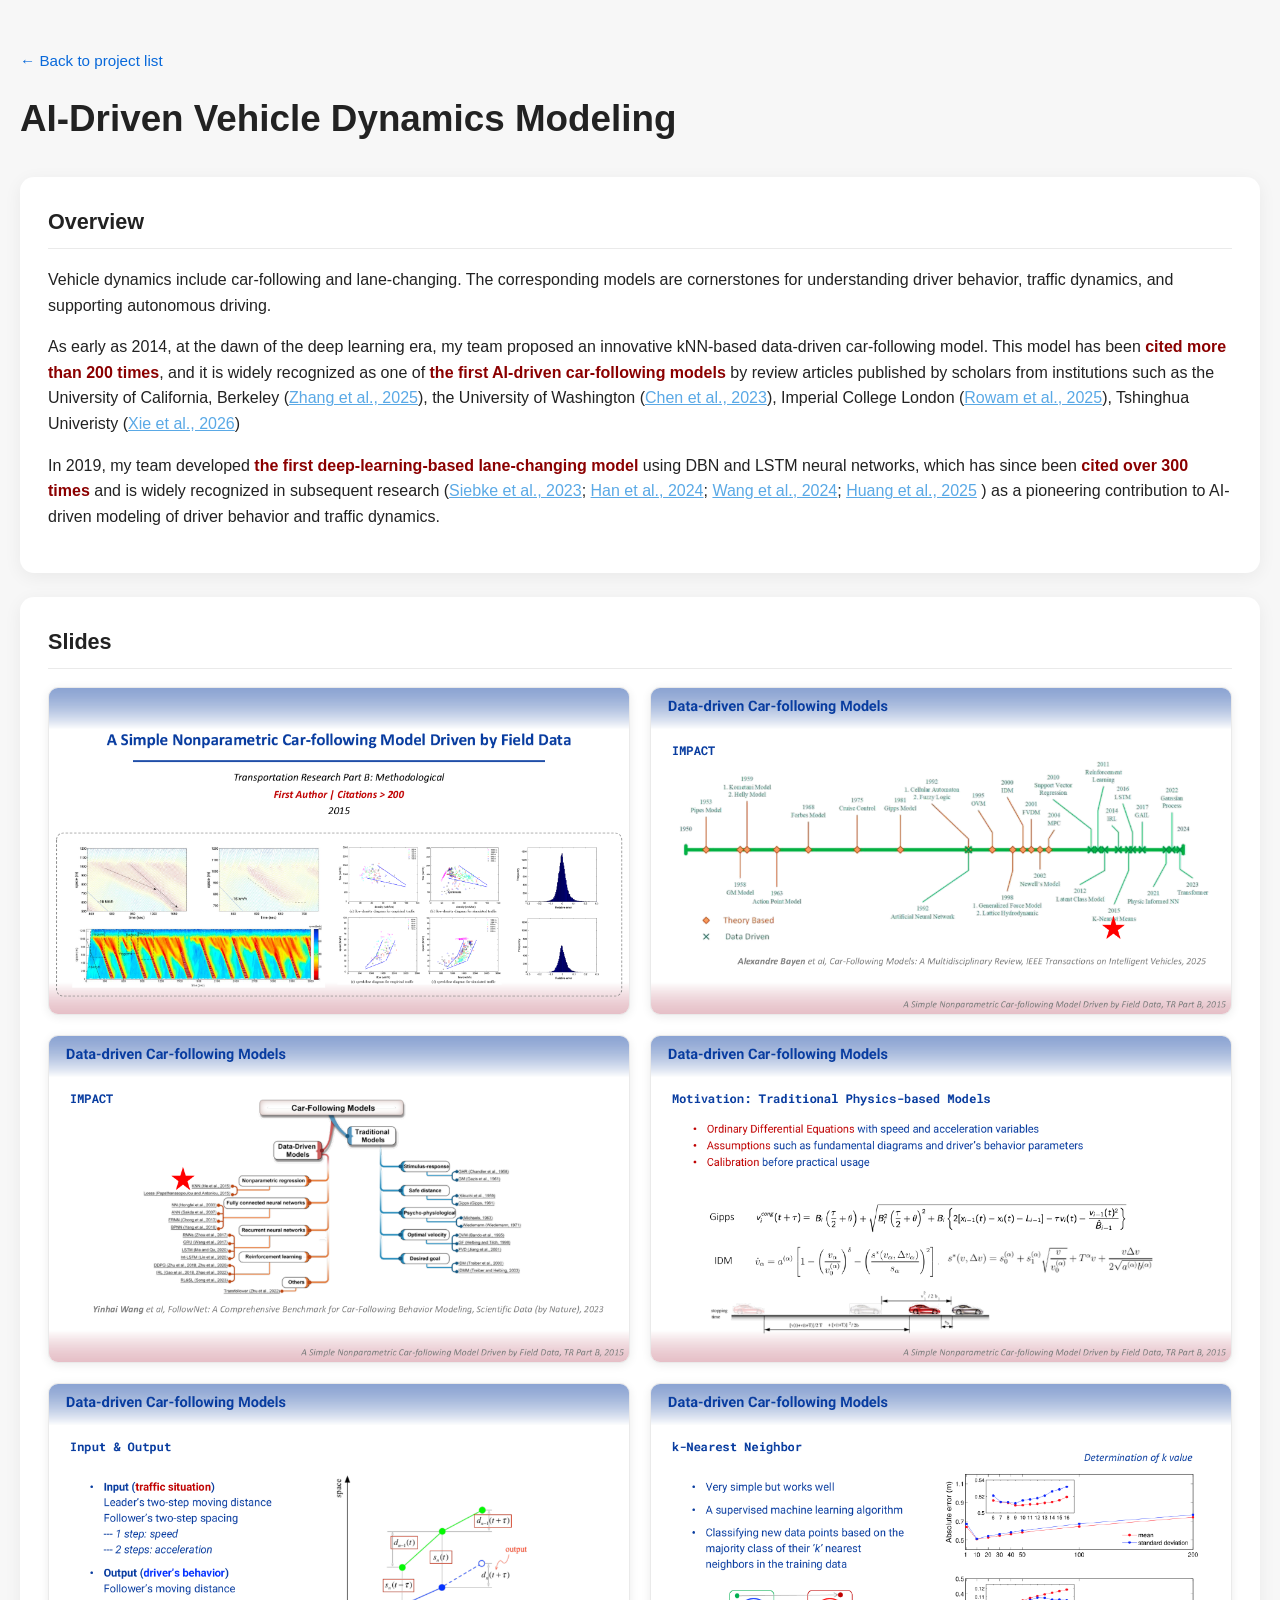
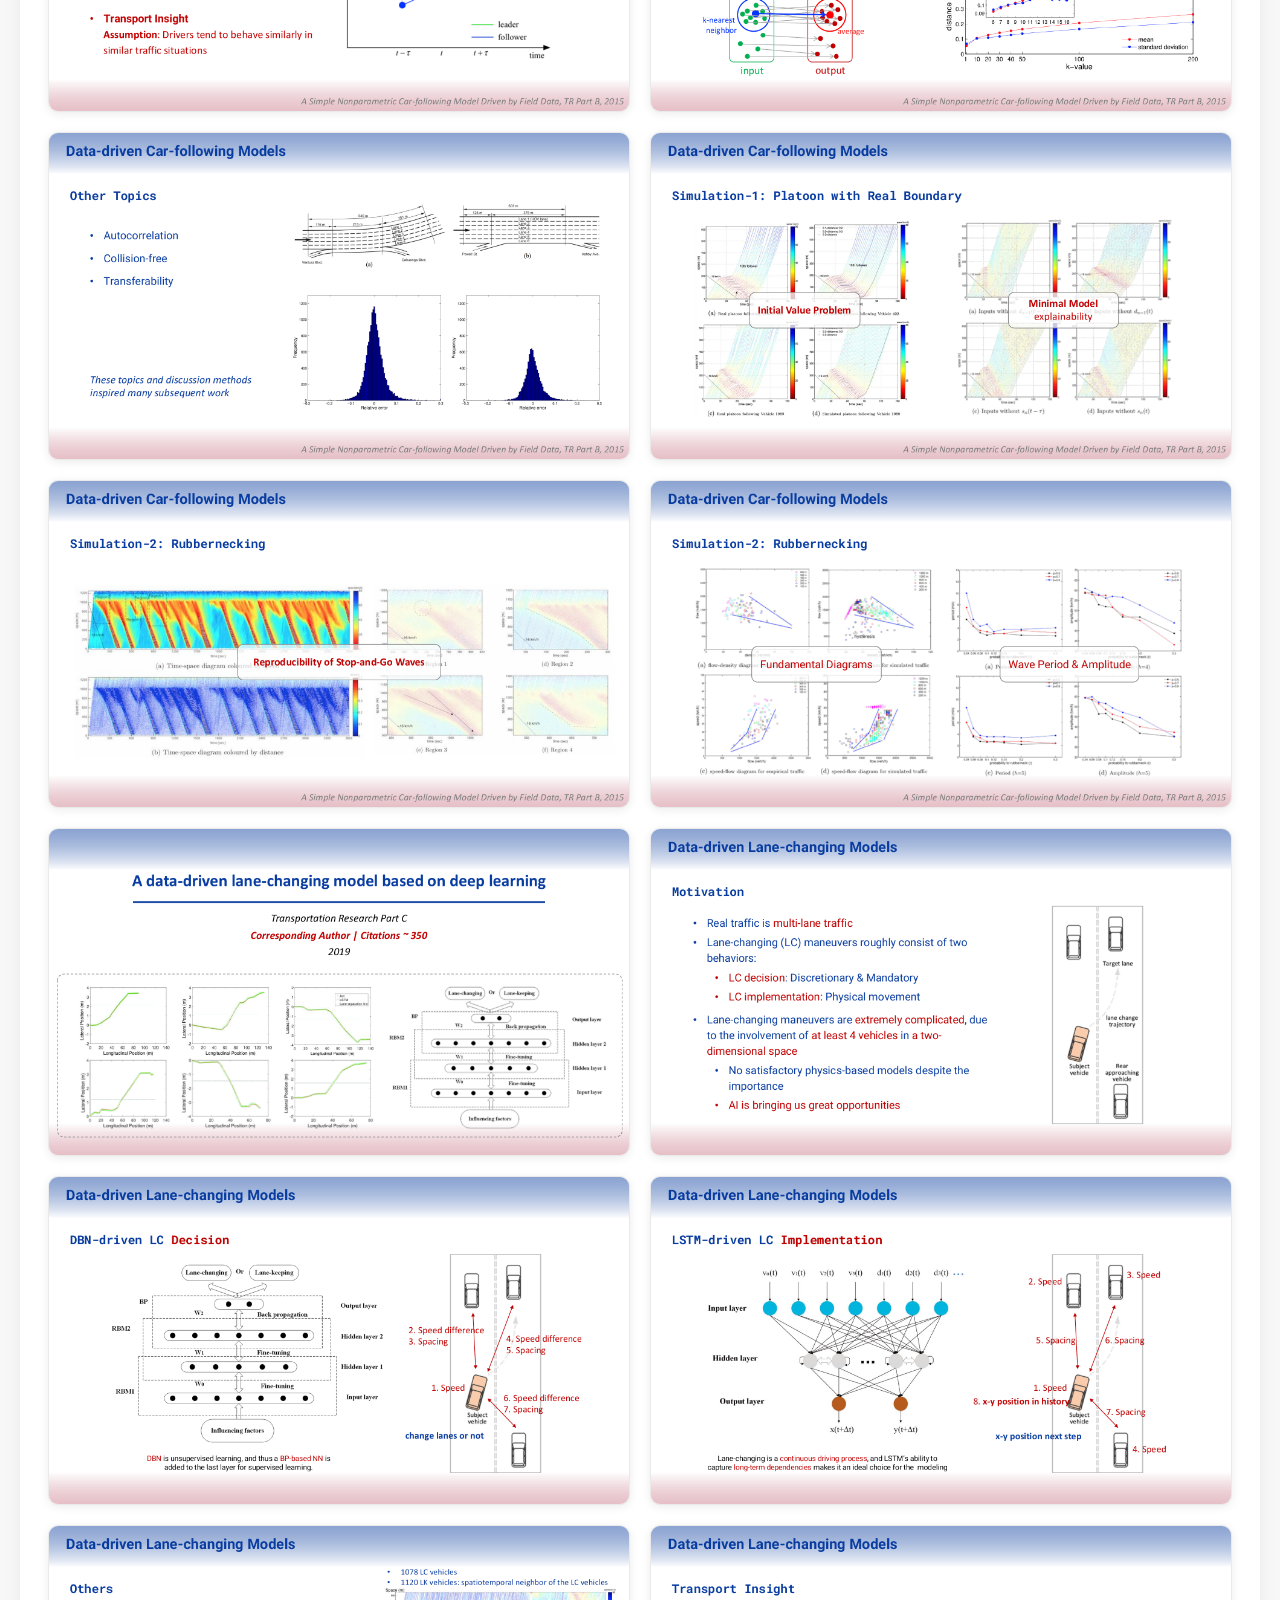
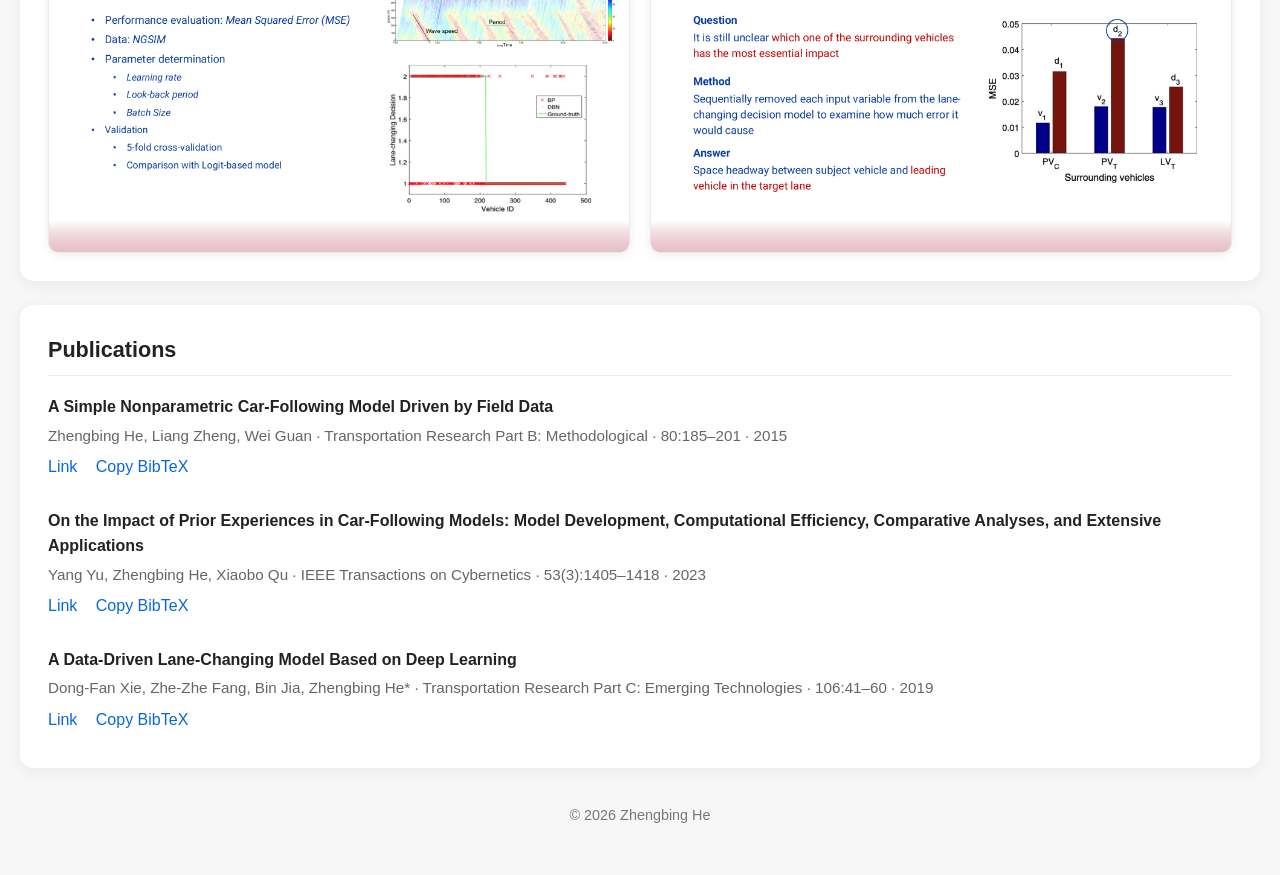
==== 1/index.html @ 4fdbbd52 "Update title and description for vehicle dynamics modeling" ====
<!DOCTYPE html>
<html lang="en">
<head>
  <meta charset="UTF-8" />
  <meta name="viewport" content="width=device-width, initial-scale=1.0" />

  <title>AI-Driven Vehicle Dynamics Modeling | Zhengbing He</title>
  <meta
    name="description"
    content="Project page for my pioneer work on AI-driven vehicle dynamics modeling, including an overview, visual results, animations, and related publications."
  />

  <style>
    :root {
      --text: #222;
      --muted: #666;
      --background: #f7f7f7;
      --card: #ffffff;
      --border: #eaeaea;
      --link: #0969da;
      --shadow: 0 4px 18px rgba(0, 0, 0, 0.06);
    }

    * {
      box-sizing: border-box;
    }

    body {
      margin: 0;
      font-family: -apple-system, BlinkMacSystemFont, "Segoe UI", Arial, sans-serif;
      line-height: 1.6;
      color: var(--text);
      background: var(--background);
    }

    .container {
      max-width: 1440px;
      margin: 0 auto;
      padding: 48px 20px;
    }

    header {
      margin-bottom: 36px;
    }

    .back-link {
      display: inline-block;
      margin-bottom: 24px;
      color: var(--link);
      text-decoration: none;
      font-size: 0.95rem;
    }

    .back-link:hover {
      text-decoration: underline;
    }

    h1 {
      font-size: 2.3rem;
      line-height: 1.2;
      margin: 0;
    }

    section {
      background: var(--card);
      padding: 28px;
      margin-bottom: 24px;
      border-radius: 14px;
      box-shadow: var(--shadow);
    }

    h2 {
      margin-top: 0;
      font-size: 1.35rem;
      border-bottom: 1px solid var(--border);
      padding-bottom: 8px;
    }

    p {
      margin-top: 0;
    }

    .emphasis {
      color: #8b0000;
    }

    .citation-link {
      color: #5aa9e6;
    }

    .media-grid {
      display: grid;
      grid-template-columns: repeat(2, minmax(0, 1fr));
      gap: 20px;
    }

    figure {
      margin: 0;
    }

    .media-grid img {
      width: 100%;
      border-radius: 10px;
      border: 1px solid var(--border);
      background: #fff;
      display: block;
      box-shadow: 0 2px 10px rgba(0, 0, 0, 0.08);
    }

    figcaption {
      margin-top: 8px;
      color: var(--muted);
      font-size: 0.92rem;
    }

    .paper {
      margin-bottom: 20px;
    }

    .paper:last-child {
      margin-bottom: 0;
    }

    .paper-title {
      font-weight: 700;
      margin-bottom: 4px;
    }

    .paper-meta {
      color: var(--muted);
      font-size: 0.95rem;
      margin-bottom: 6px;
    }

    .paper-links a,
    .paper-links button {
      display: inline-block;
      margin-right: 14px;
      margin-bottom: 8px;
      color: var(--link);
      background: none;
      border: none;
      padding: 0;
      font: inherit;
      font-weight: 500;
      text-decoration: none;
      cursor: pointer;
    }

    .paper-links a:hover,
    .paper-links button:hover {
      text-decoration: underline;
    }

    footer {
      text-align: center;
      color: #777;
      margin-top: 36px;
      font-size: 0.9rem;
    }

    @media (max-width: 600px) {
      .container {
        padding: 32px 16px;
      }

      section {
        padding: 22px;
      }

      h1 {
        font-size: 1.9rem;
      }

      .media-grid {
        grid-template-columns: 1fr;
      }
    }
  </style>
</head>

<body>
  <main class="container">
    <header>
      <a class="back-link" href="https://www.GoTrafficGo.com">← Back to project list</a>
      <h1>AI-Driven Vehicle Dynamics Modeling</h1>
    </header>

    <section>
      <h2>Overview</h2>

      <p>
        Vehicle dynamics include car-following and lane-changing.
        The corresponding models are cornerstones for understanding driver behavior,
        traffic dynamics, and supporting autonomous driving.
      </p>

      <p>
        As early as 2014, at the dawn of the deep learning era, my team proposed an innovative
        kNN-based data-driven car-following model. 
        This model has been <strong class="emphasis">cited more than 200 times</strong>,
        and it is widely recognized as one of <strong class="emphasis">the first AI-driven car-following models</strong>
        by review articles published by scholars from institutions such as
        the University of California, Berkeley (<a class="citation-link" href="https://ieeexplore.ieee.org/document/10547481">Zhang et al., 2025</a>),
        the University of Washington (<a class="citation-link" href="https://www.nature.com/articles/s41597-023-02718-7">Chen et al., 2023</a>),
        Imperial College London (<a class="citation-link" href="https://doi.org/10.1016/j.commtr.2025.100164">Rowam et al., 2025</a>),
        Tshinghua Univeristy (<a class="citation-link" href="https://doi.org/10.1016/j.trc.2026.105840">Xie et al., 2026</a>)
      </p>

      <p>
        In 2019, my team developed <strong class="emphasis">the first deep-learning-based lane-changing model</strong> using DBN
        and LSTM neural networks, which has since been <strong class="emphasis">cited over 300 times</strong> and is widely recognized
        in subsequent research (<a class="citation-link" href="https://ieeexplore.ieee.org/document/9954276">Siebke et al., 2023</a>;
        <a class="citation-link" href="https://doi.org/10.1016/j.trc.2024.104841">Han et al., 2024</a>;
        <a class="citation-link" href="https://ieeexplore.ieee.org/document/10321740">Wang et al., 2024</a>;
        <a class="citation-link" href="https://ieeexplore.ieee.org/document/10855350">Huang et al., 2025</a>
        ) as a pioneering contribution to AI-driven modeling of driver behavior
        and traffic dynamics.
      </p>
    </section>

    <section>
      <h2>Slides</h2>

      <div class="media-grid">
        <figure>
          <img src="images/he-monash/page-01.png" alt="Project presentation slide 1" />
        </figure>
        <figure>
          <img src="images/he-monash/page-02.png" alt="Project presentation slide 2" />
        </figure>
        <figure>
          <img src="images/he-monash/page-03.png" alt="Project presentation slide 3" loading="lazy" />
        </figure>
        <figure>
          <img src="images/he-monash/page-04.png" alt="Project presentation slide 4" loading="lazy" />
        </figure>
        <figure>
          <img src="images/he-monash/page-05.png" alt="Project presentation slide 5" loading="lazy" />
        </figure>
        <figure>
          <img src="images/he-monash/page-06.png" alt="Project presentation slide 6" loading="lazy" />
        </figure>
        <figure>
          <img src="images/he-monash/page-07.png" alt="Project presentation slide 7" loading="lazy" />
        </figure>
        <figure>
          <img src="images/he-monash/page-08.png" alt="Project presentation slide 8" loading="lazy" />
        </figure>
        <figure>
          <img src="images/he-monash/page-09.png" alt="Project presentation slide 9" loading="lazy" />
        </figure>
        <figure>
          <img src="images/he-monash/page-10.png" alt="Project presentation slide 10" loading="lazy" />
        </figure>
        <figure>
          <img src="images/he-monash/page-11.png" alt="Project presentation slide 11" loading="lazy" />
        </figure>
        <figure>
          <img src="images/he-monash/page-12.png" alt="Project presentation slide 12" loading="lazy" />
        </figure>
        <figure>
          <img src="images/he-monash/page-13.png" alt="Project presentation slide 13" loading="lazy" />
        </figure>
        <figure>
          <img src="images/he-monash/page-14.png" alt="Project presentation slide 14" loading="lazy" />
        </figure>
        <figure>
          <img src="images/he-monash/page-15.png" alt="Project presentation slide 15" loading="lazy" />
        </figure>
        <figure>
          <img src="images/he-monash/page-16.png" alt="Project presentation slide 16" loading="lazy" />
        </figure>
      </div>
    </section>

    <section>
      <h2>Publications</h2>

      <div class="paper">
        <div class="paper-title">
          A Simple Nonparametric Car-Following Model Driven by Field Data
        </div>
        <div class="paper-meta">
          Zhengbing He, Liang Zheng, Wei Guan · Transportation Research Part B: Methodological · 80:185–201 · 2015
        </div>
        <div class="paper-links">
          <a href="https://doi.org/10.1016/j.trb.2015.07.010">Link</a>
          <button onclick="copyText(bibtexHe2015)">Copy BibTeX</button>
        </div>
      </div>

      <div class="paper">
        <div class="paper-title">
          On the Impact of Prior Experiences in Car-Following Models: Model Development, Computational Efficiency, Comparative Analyses, and Extensive Applications
        </div>
        <div class="paper-meta">
          Yang Yu, Zhengbing He, Xiaobo Qu · IEEE Transactions on Cybernetics · 53(3):1405–1418 · 2023
        </div>
        <div class="paper-links">
          <a href="https://doi.org/10.1109/TCYB.2021.3095154">Link</a>
          <button onclick="copyText(bibtexYu2023)">Copy BibTeX</button>
        </div>
      </div>

      <div class="paper">
        <div class="paper-title">
          A Data-Driven Lane-Changing Model Based on Deep Learning
        </div>
        <div class="paper-meta">
          Dong-Fan Xie, Zhe-Zhe Fang, Bin Jia, Zhengbing He* · Transportation Research Part C: Emerging Technologies · 106:41–60 · 2019
        </div>
        <div class="paper-links">
          <a href="https://doi.org/10.1016/j.trc.2019.07.002">Link</a>
          <button onclick="copyText(bibtexXie2019)">Copy BibTeX</button>
        </div>
      </div>
    </section>

    <footer>
      © 2026 Zhengbing He
    </footer>
  </main>

  <script>
    const bibtexHe2015 = `@article{he2015simple,
  title = {A simple nonparametric car-following model driven by field data},
  author = {He, Zhengbing and Zheng, Liang and Guan, Wei},
  journal = {Transportation Research Part B: Methodological},
  volume = {80},
  pages = {185--201},
  year = {2015},
  doi = {10.1016/j.trb.2015.07.010}
}`;

    const bibtexYu2023 = `@article{yu2023impact,
  title = {On the impact of prior experiences in car-following models: Model development, computational efficiency, comparative analyses, and extensive applications},
  author = {Yu, Yang and He, Zhengbing and Qu, Xiaobo},
  journal = {IEEE Transactions on Cybernetics},
  volume = {53},
  number = {3},
  pages = {1405--1418},
  year = {2023},
  doi = {10.1109/TCYB.2021.3095154}
}`;

    const bibtexXie2019 = `@article{xie2019data,
  title = {A data-driven lane-changing model based on deep learning},
  author = {Xie, Dong-Fan and Fang, Zhe-Zhe and Jia, Bin and He, Zhengbing},
  journal = {Transportation Research Part C: Emerging Technologies},
  volume = {106},
  pages = {41--60},
  year = {2019},
  doi = {10.1016/j.trc.2019.07.002}
}`;

    function copyText(text) {
      navigator.clipboard.writeText(text).then(() => {
        alert("BibTeX copied to clipboard.");
      });
    }
  </script>
</body>
</html>
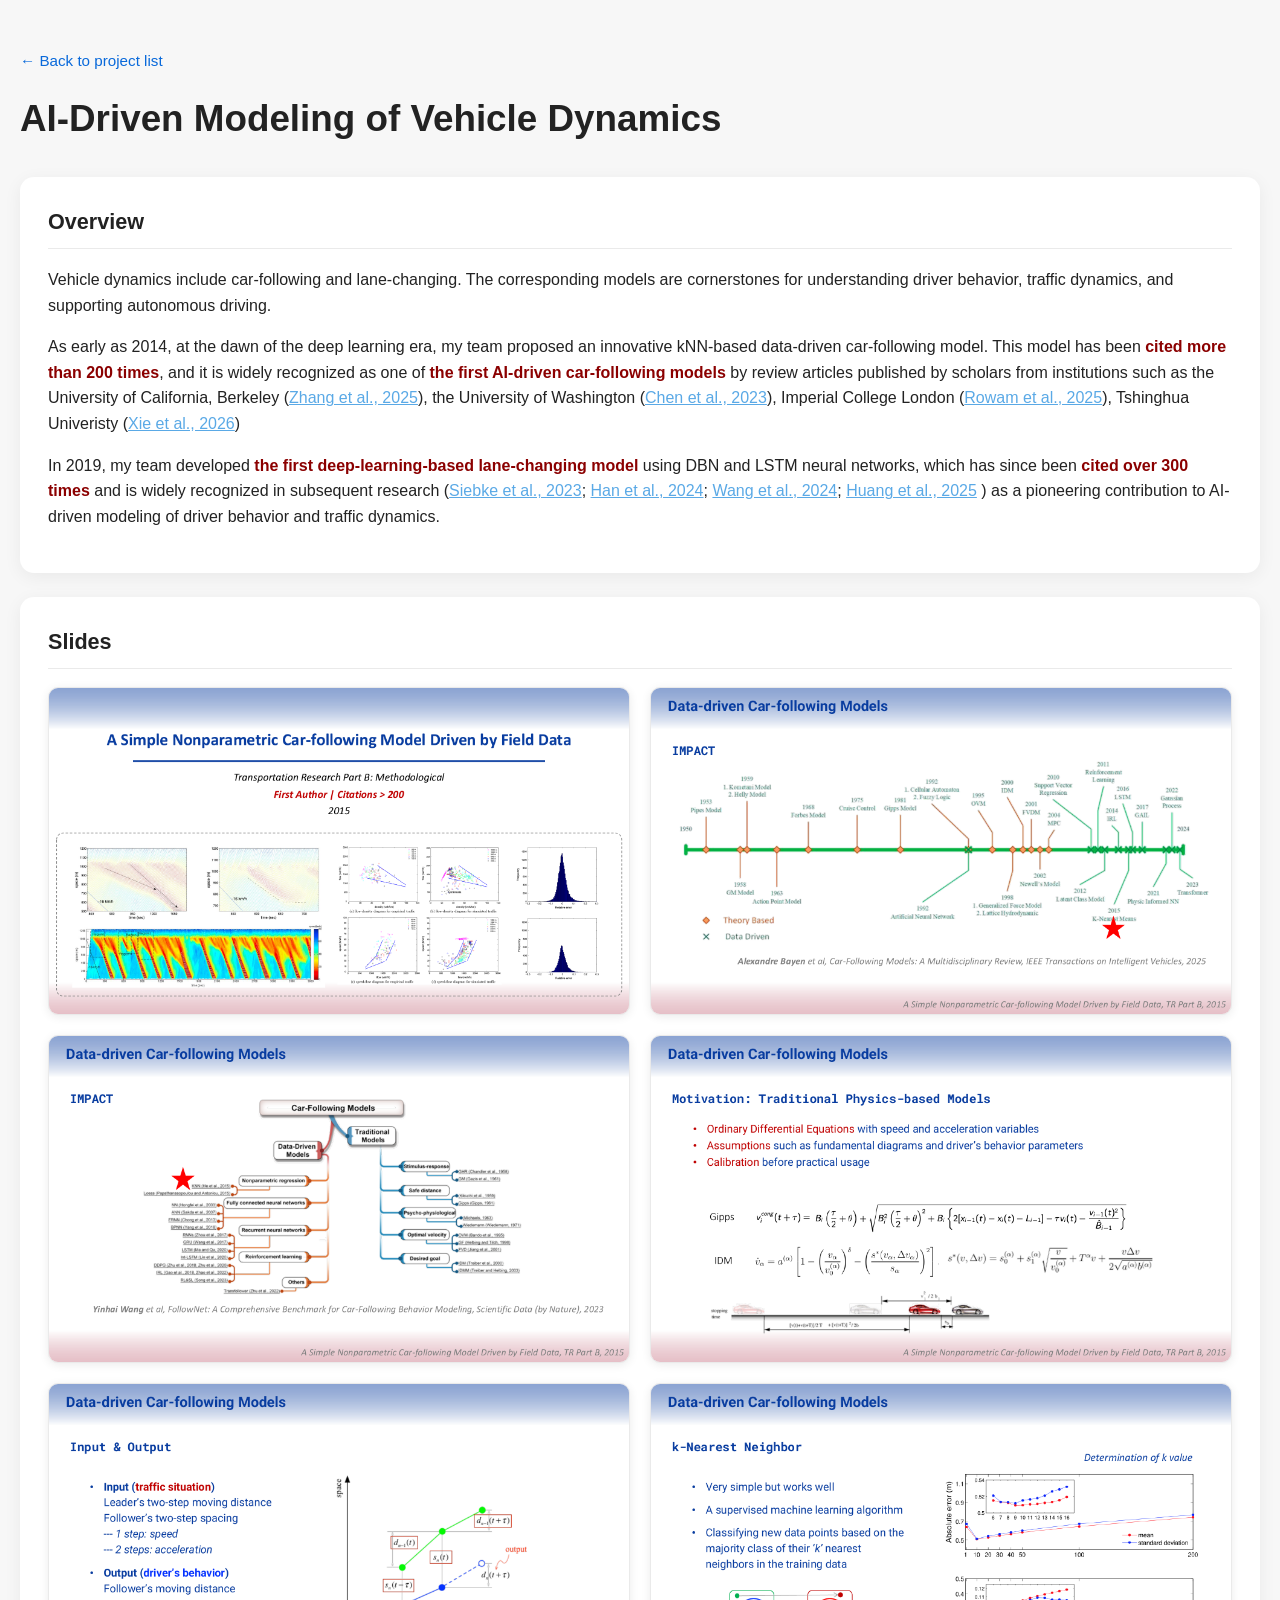
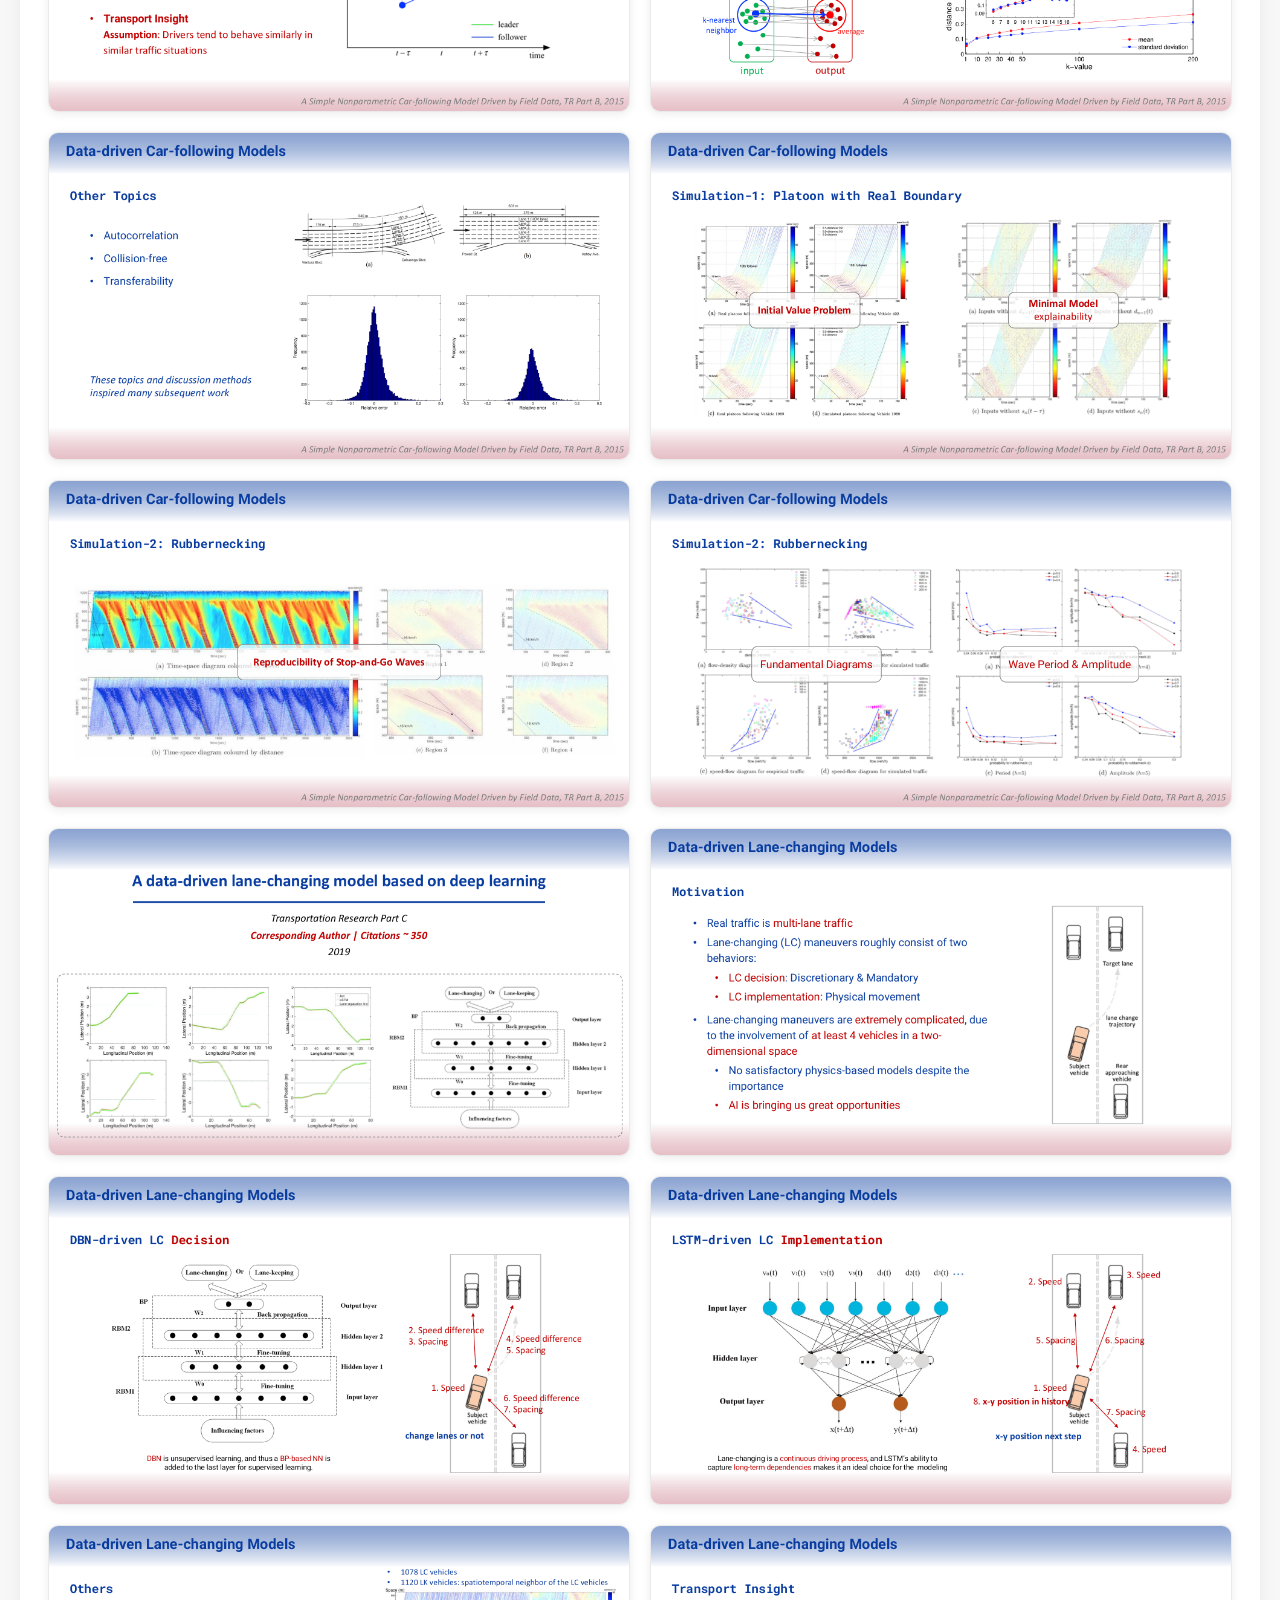
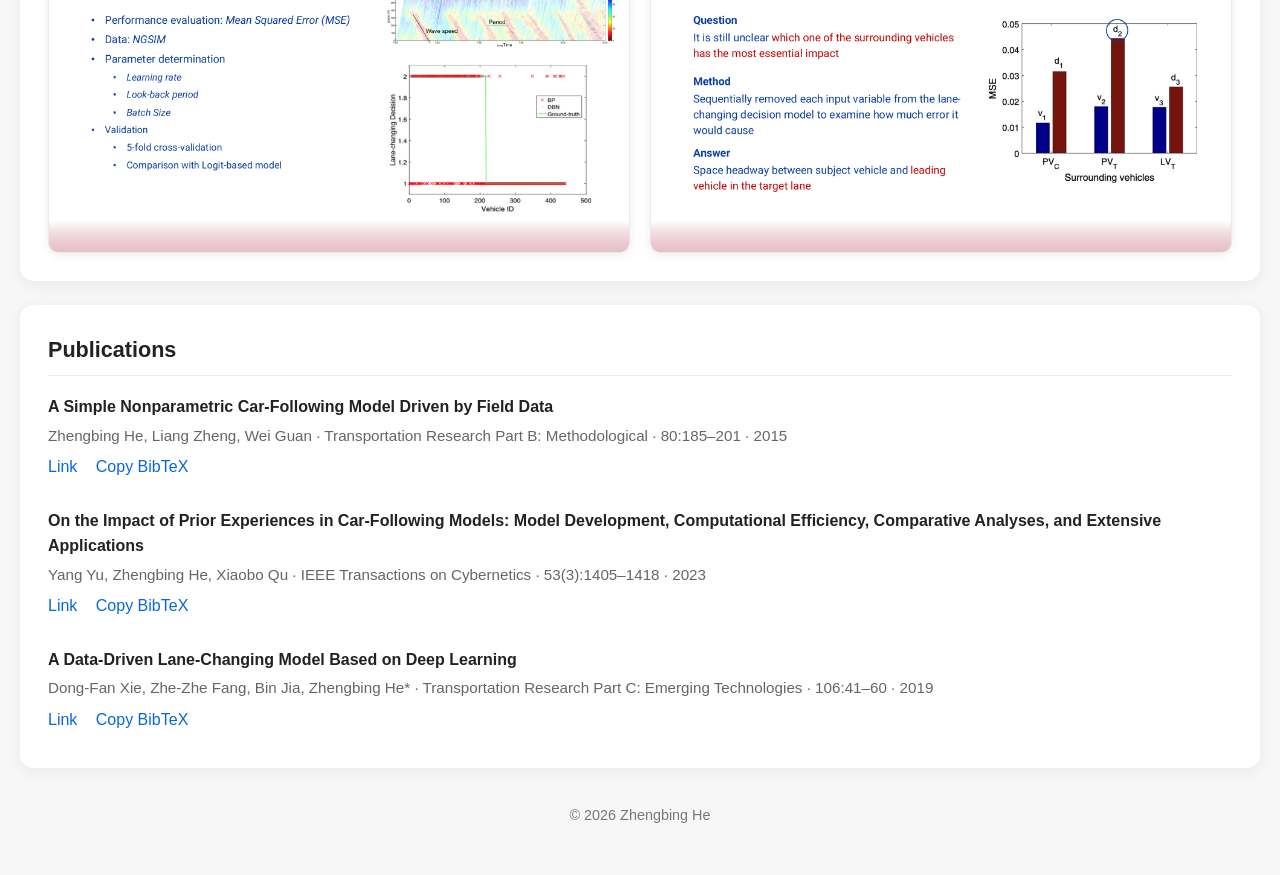
==== commit 347a130c: "Update title and description for vehicle dynamics page" ====
--- a/1/index.html
+++ b/1/index.html
@@ -4,10 +4,10 @@
   <meta charset="UTF-8" />
   <meta name="viewport" content="width=device-width, initial-scale=1.0" />
 
-  <title>AI-Driven Vehicle Dynamics Modeling | Zhengbing He</title>
+  <title>AI-Driven Modeling of Vehicle Dynamics | Zhengbing He</title>
   <meta
     name="description"
-    content="Project page for my pioneer work on AI-driven vehicle dynamics modeling, including an overview, visual results, animations, and related publications."
+    content="Project page for my pioneer work on AI-driven modeling of vehicle dynamics, including an overview, visual results, animations, and related publications."
   />
 
   <style>
@@ -183,7 +183,7 @@
   <main class="container">
     <header>
       <a class="back-link" href="https://www.GoTrafficGo.com">← Back to project list</a>
-      <h1>AI-Driven Vehicle Dynamics Modeling</h1>
+      <h1>AI-Driven Modeling of Vehicle Dynamics</h1>
     </header>
 
     <section>
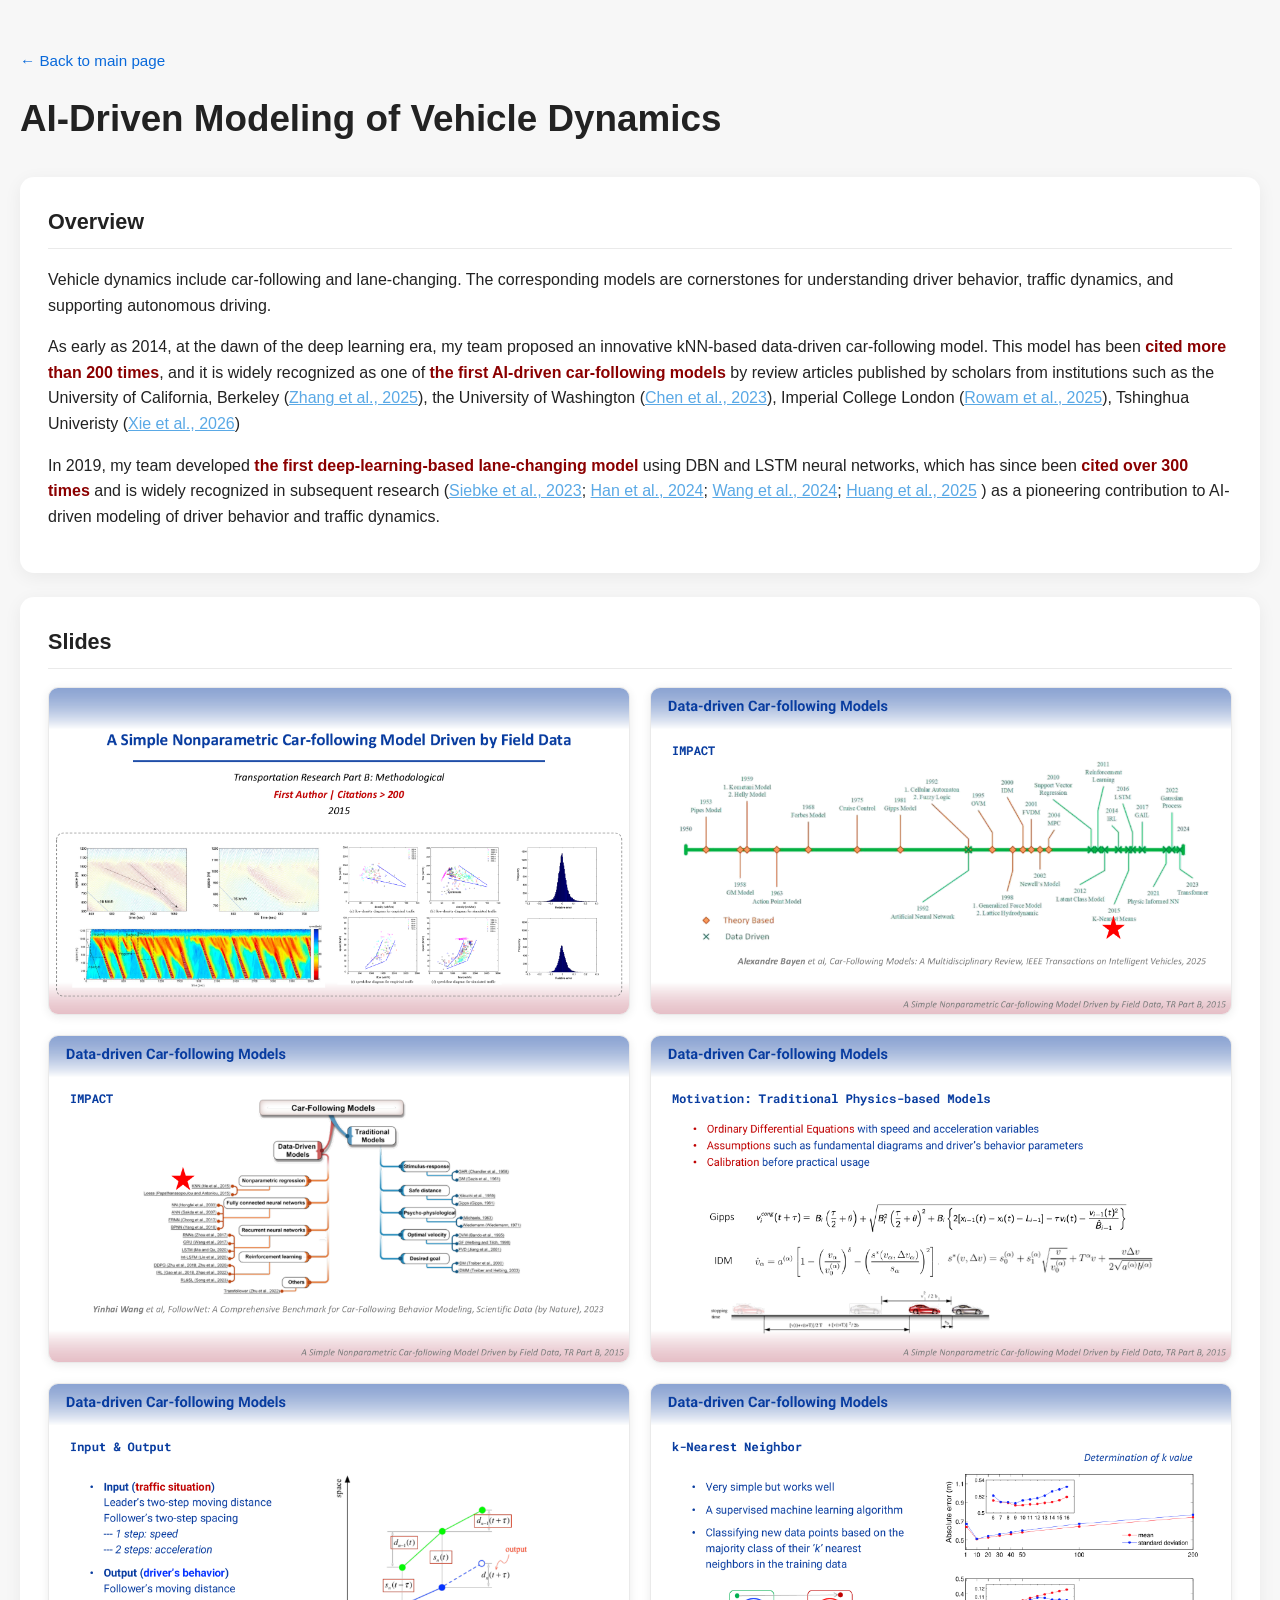
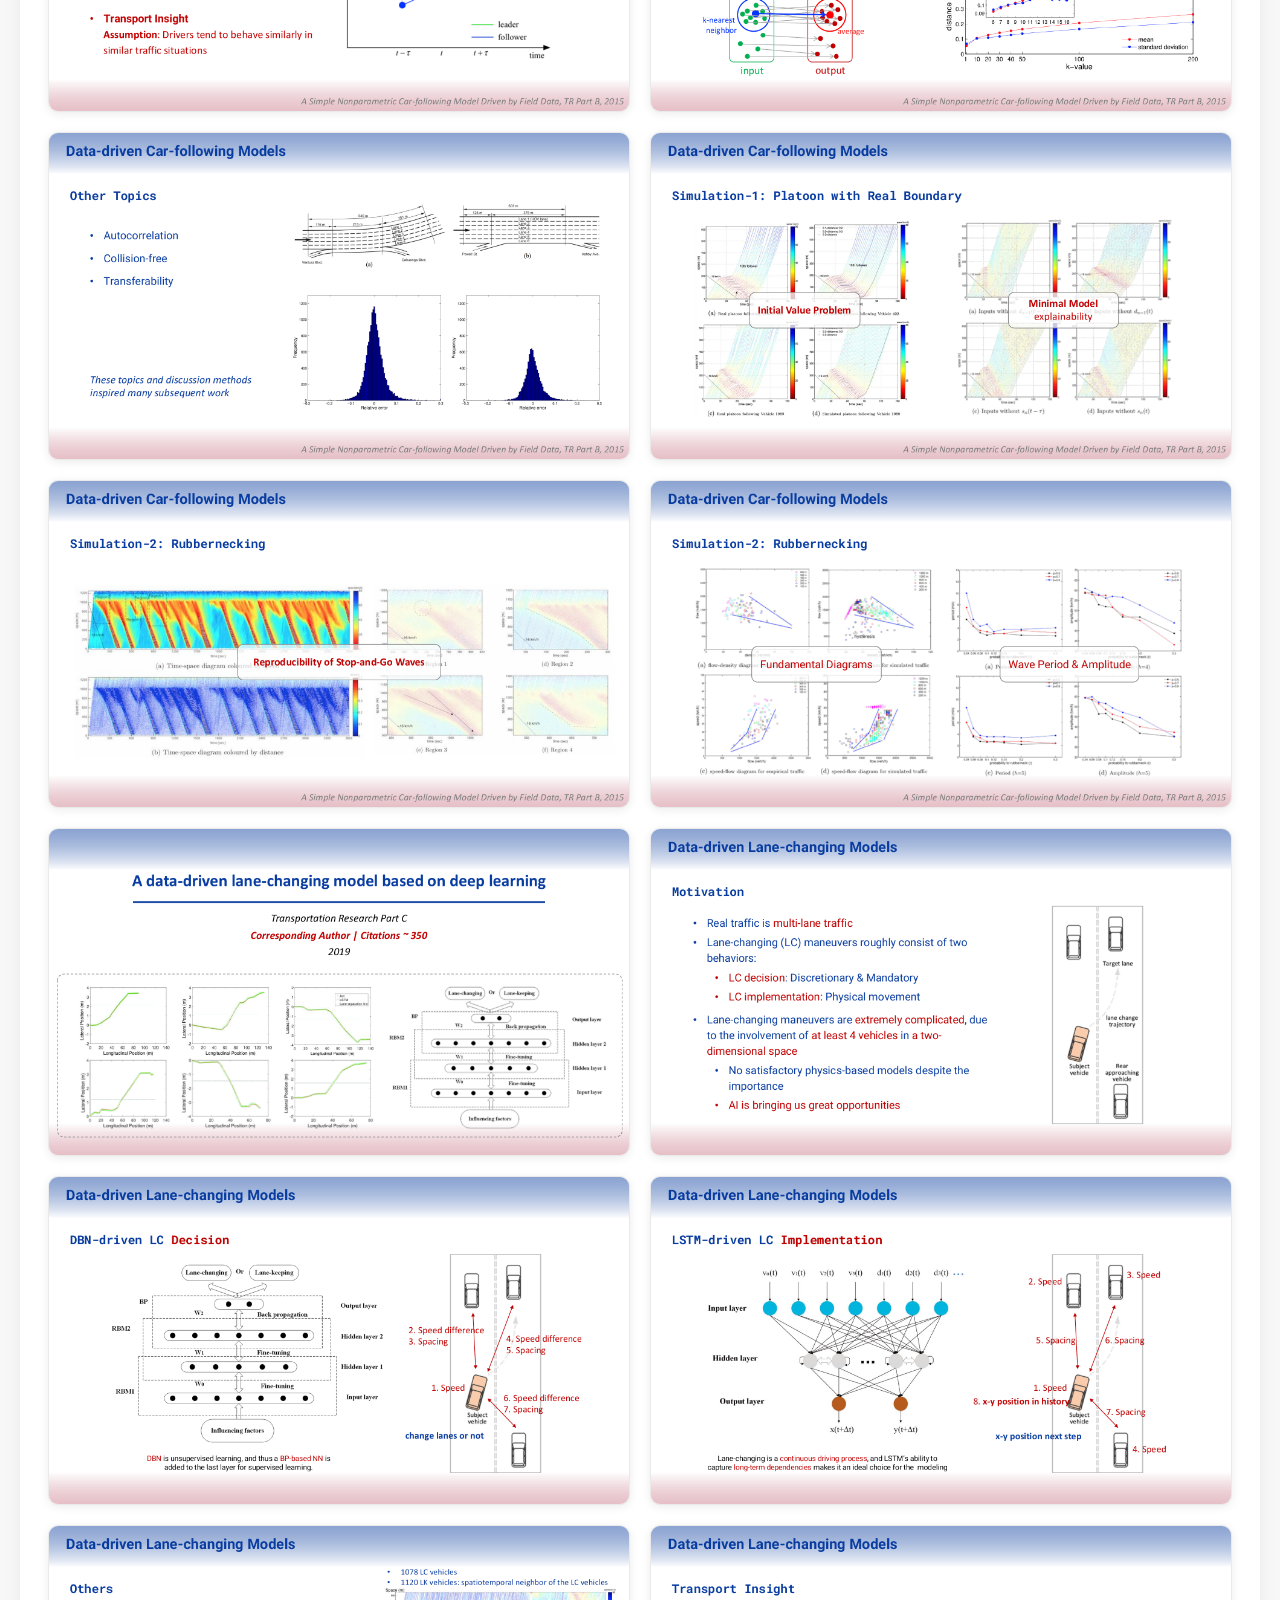
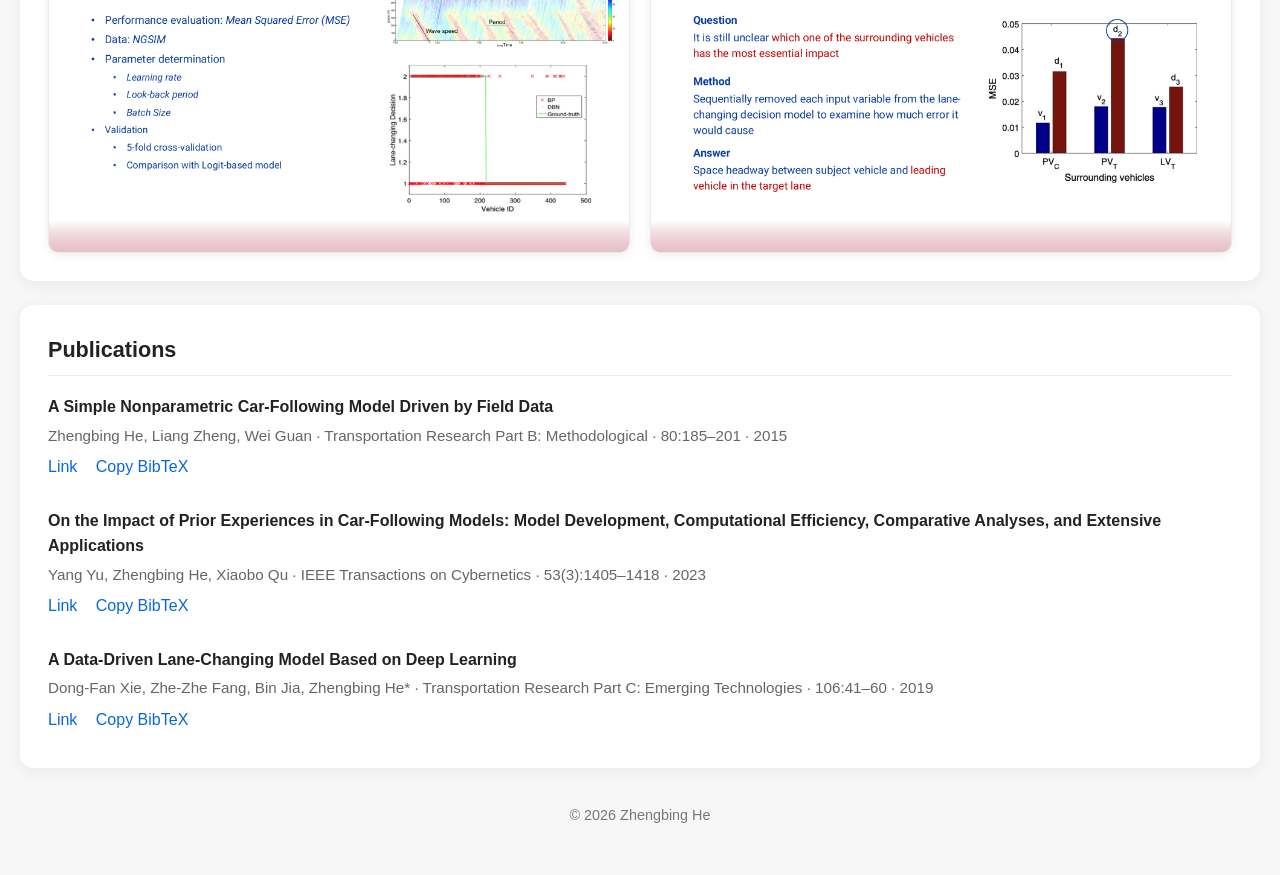
==== commit 89c88ab8: "Update index.html" ====
--- a/1/index.html
+++ b/1/index.html
@@ -182,7 +182,7 @@
 <body>
   <main class="container">
     <header>
-      <a class="back-link" href="https://www.GoTrafficGo.com">← Back to project list</a>
+      <a class="back-link" href="https://www.GoTrafficGo.com">← Back to main page</a>
       <h1>AI-Driven Modeling of Vehicle Dynamics</h1>
     </header>
 
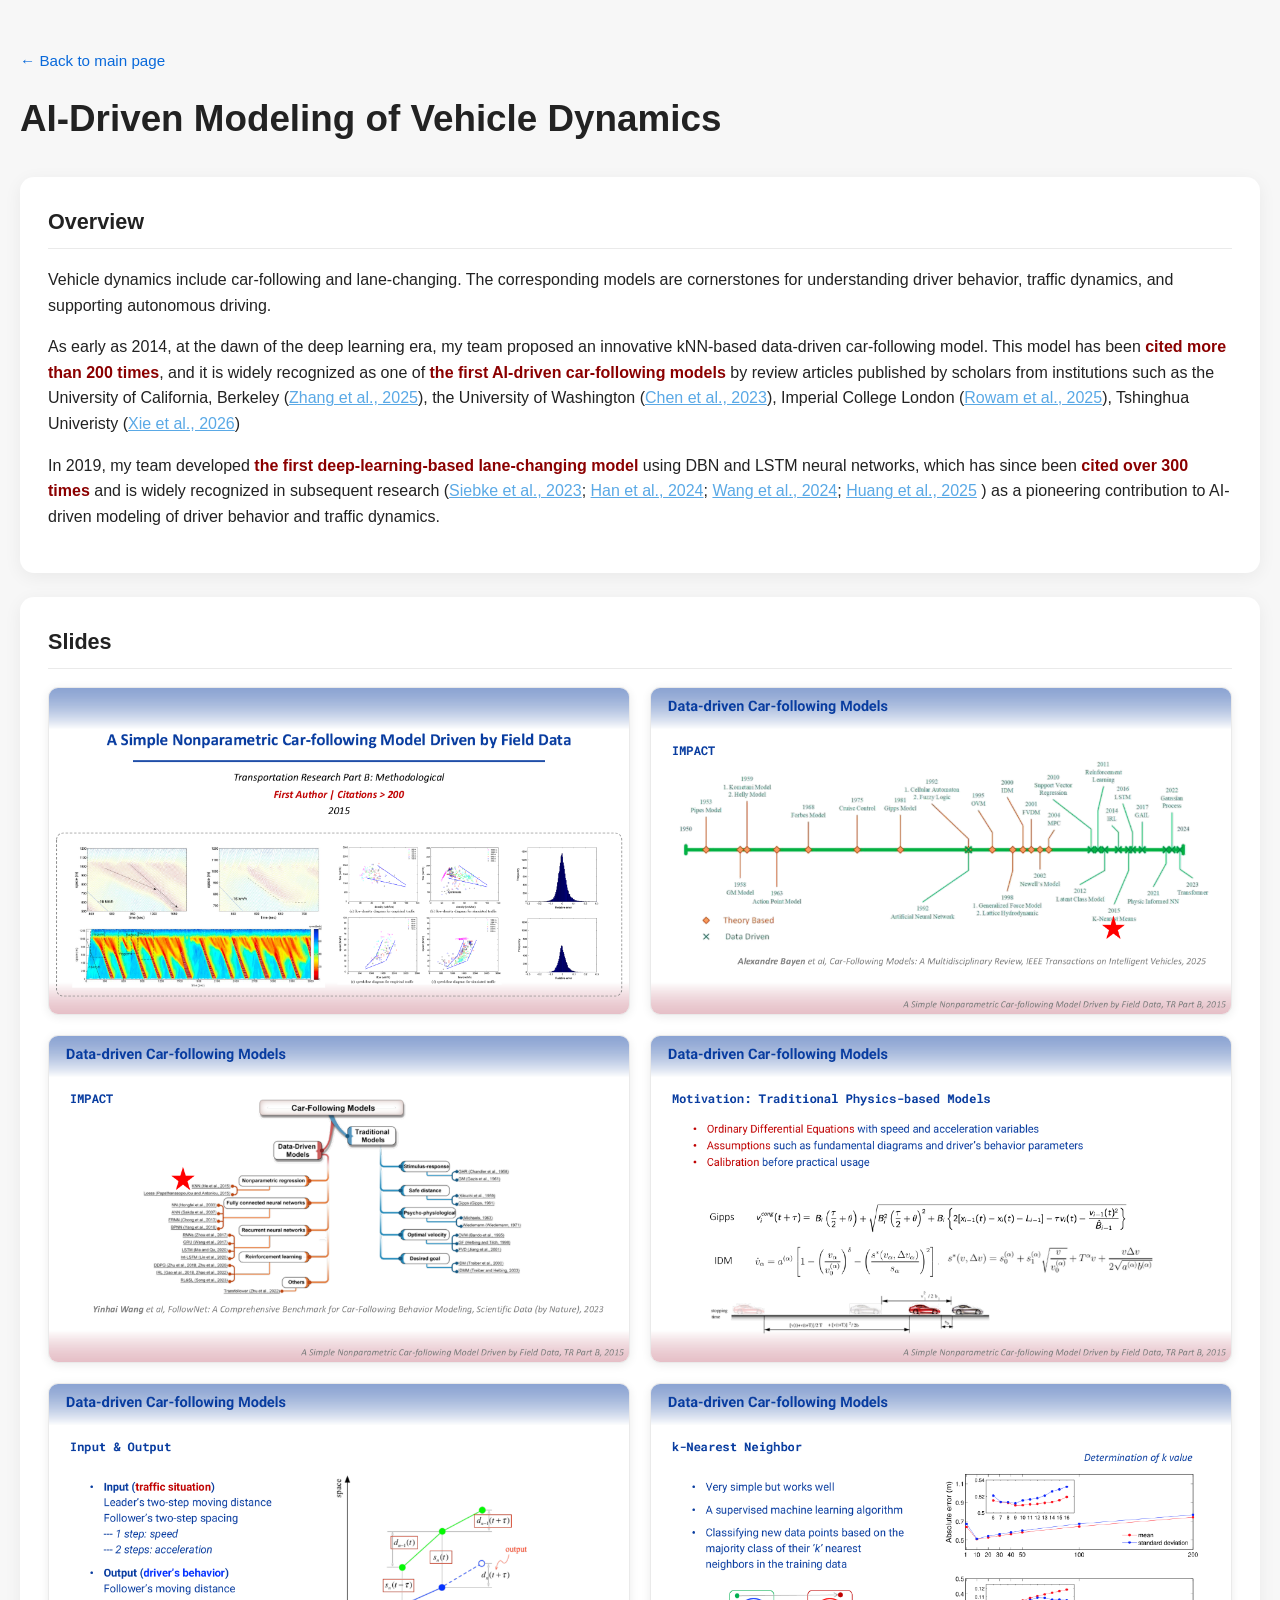
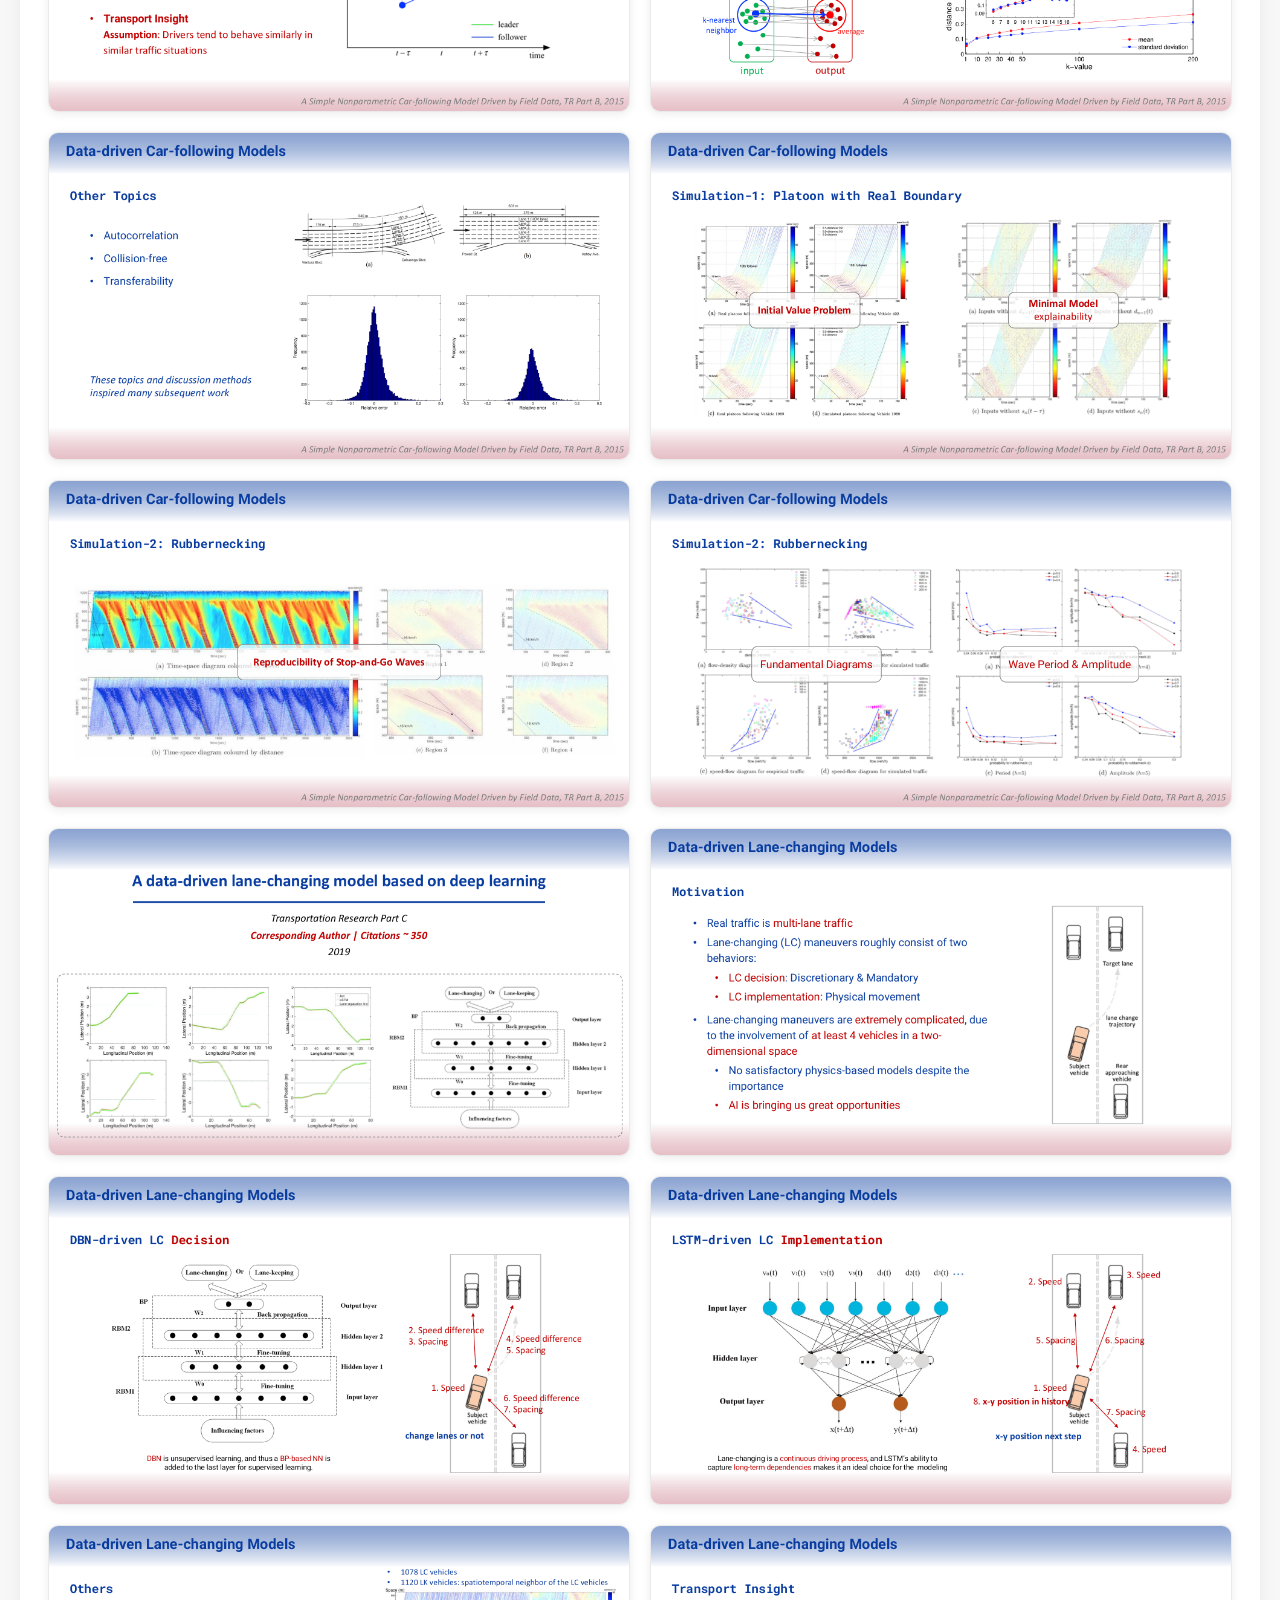
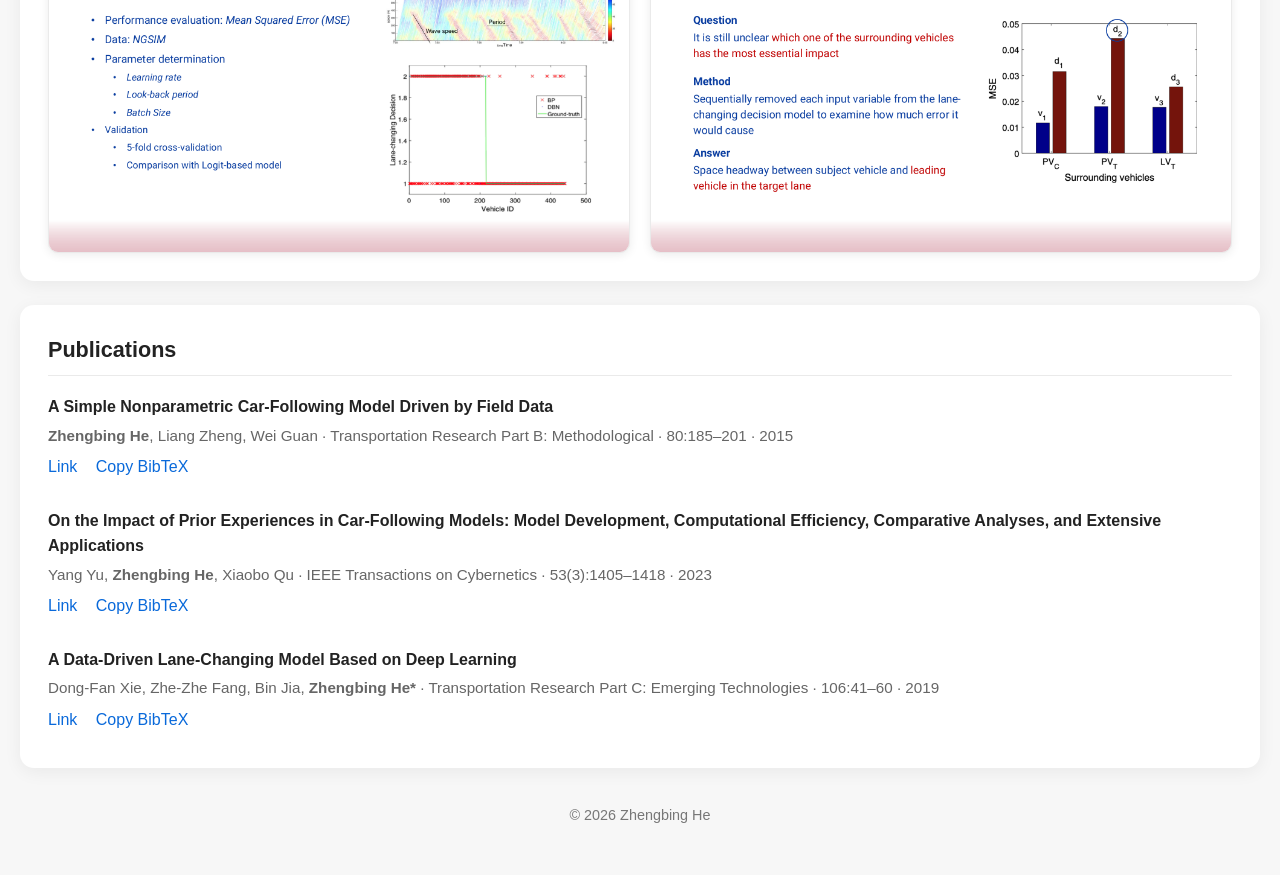
==== commit bd7db676: "Refine publication formatting" ====
--- a/1/index.html
+++ b/1/index.html
@@ -224,52 +224,52 @@
 
       <div class="media-grid">
         <figure>
-          <img src="images/he-monash/page-01.png" alt="Project presentation slide 1" />
-        </figure>
-        <figure>
-          <img src="images/he-monash/page-02.png" alt="Project presentation slide 2" />
-        </figure>
-        <figure>
-          <img src="images/he-monash/page-03.png" alt="Project presentation slide 3" loading="lazy" />
-        </figure>
-        <figure>
-          <img src="images/he-monash/page-04.png" alt="Project presentation slide 4" loading="lazy" />
-        </figure>
-        <figure>
-          <img src="images/he-monash/page-05.png" alt="Project presentation slide 5" loading="lazy" />
-        </figure>
-        <figure>
-          <img src="images/he-monash/page-06.png" alt="Project presentation slide 6" loading="lazy" />
-        </figure>
-        <figure>
-          <img src="images/he-monash/page-07.png" alt="Project presentation slide 7" loading="lazy" />
-        </figure>
-        <figure>
-          <img src="images/he-monash/page-08.png" alt="Project presentation slide 8" loading="lazy" />
-        </figure>
-        <figure>
-          <img src="images/he-monash/page-09.png" alt="Project presentation slide 9" loading="lazy" />
-        </figure>
-        <figure>
-          <img src="images/he-monash/page-10.png" alt="Project presentation slide 10" loading="lazy" />
-        </figure>
-        <figure>
-          <img src="images/he-monash/page-11.png" alt="Project presentation slide 11" loading="lazy" />
-        </figure>
-        <figure>
-          <img src="images/he-monash/page-12.png" alt="Project presentation slide 12" loading="lazy" />
-        </figure>
-        <figure>
-          <img src="images/he-monash/page-13.png" alt="Project presentation slide 13" loading="lazy" />
-        </figure>
-        <figure>
-          <img src="images/he-monash/page-14.png" alt="Project presentation slide 14" loading="lazy" />
-        </figure>
-        <figure>
-          <img src="images/he-monash/page-15.png" alt="Project presentation slide 15" loading="lazy" />
-        </figure>
-        <figure>
-          <img src="images/he-monash/page-16.png" alt="Project presentation slide 16" loading="lazy" />
+          <img src="images/page-01.png" alt="Project presentation slide 1" />
+        </figure>
+        <figure>
+          <img src="images/page-02.png" alt="Project presentation slide 2" />
+        </figure>
+        <figure>
+          <img src="images/page-03.png" alt="Project presentation slide 3" loading="lazy" />
+        </figure>
+        <figure>
+          <img src="images/page-04.png" alt="Project presentation slide 4" loading="lazy" />
+        </figure>
+        <figure>
+          <img src="images/page-05.png" alt="Project presentation slide 5" loading="lazy" />
+        </figure>
+        <figure>
+          <img src="images/page-06.png" alt="Project presentation slide 6" loading="lazy" />
+        </figure>
+        <figure>
+          <img src="images/page-07.png" alt="Project presentation slide 7" loading="lazy" />
+        </figure>
+        <figure>
+          <img src="images/page-08.png" alt="Project presentation slide 8" loading="lazy" />
+        </figure>
+        <figure>
+          <img src="images/page-09.png" alt="Project presentation slide 9" loading="lazy" />
+        </figure>
+        <figure>
+          <img src="images/page-10.png" alt="Project presentation slide 10" loading="lazy" />
+        </figure>
+        <figure>
+          <img src="images/page-11.png" alt="Project presentation slide 11" loading="lazy" />
+        </figure>
+        <figure>
+          <img src="images/page-12.png" alt="Project presentation slide 12" loading="lazy" />
+        </figure>
+        <figure>
+          <img src="images/page-13.png" alt="Project presentation slide 13" loading="lazy" />
+        </figure>
+        <figure>
+          <img src="images/page-14.png" alt="Project presentation slide 14" loading="lazy" />
+        </figure>
+        <figure>
+          <img src="images/page-15.png" alt="Project presentation slide 15" loading="lazy" />
+        </figure>
+        <figure>
+          <img src="images/page-16.png" alt="Project presentation slide 16" loading="lazy" />
         </figure>
       </div>
     </section>
@@ -282,7 +282,7 @@
           A Simple Nonparametric Car-Following Model Driven by Field Data
         </div>
         <div class="paper-meta">
-          Zhengbing He, Liang Zheng, Wei Guan · Transportation Research Part B: Methodological · 80:185–201 · 2015
+          <strong>Zhengbing He</strong>, Liang Zheng, Wei Guan · Transportation Research Part B: Methodological · 80:185–201 · 2015
         </div>
         <div class="paper-links">
           <a href="https://doi.org/10.1016/j.trb.2015.07.010">Link</a>
@@ -295,7 +295,7 @@
           On the Impact of Prior Experiences in Car-Following Models: Model Development, Computational Efficiency, Comparative Analyses, and Extensive Applications
         </div>
         <div class="paper-meta">
-          Yang Yu, Zhengbing He, Xiaobo Qu · IEEE Transactions on Cybernetics · 53(3):1405–1418 · 2023
+          Yang Yu, <strong>Zhengbing He</strong>, Xiaobo Qu · IEEE Transactions on Cybernetics · 53(3):1405–1418 · 2023
         </div>
         <div class="paper-links">
           <a href="https://doi.org/10.1109/TCYB.2021.3095154">Link</a>
@@ -308,7 +308,7 @@
           A Data-Driven Lane-Changing Model Based on Deep Learning
         </div>
         <div class="paper-meta">
-          Dong-Fan Xie, Zhe-Zhe Fang, Bin Jia, Zhengbing He* · Transportation Research Part C: Emerging Technologies · 106:41–60 · 2019
+          Dong-Fan Xie, Zhe-Zhe Fang, Bin Jia, <strong>Zhengbing He*</strong> · Transportation Research Part C: Emerging Technologies · 106:41–60 · 2019
         </div>
         <div class="paper-links">
           <a href="https://doi.org/10.1016/j.trc.2019.07.002">Link</a>
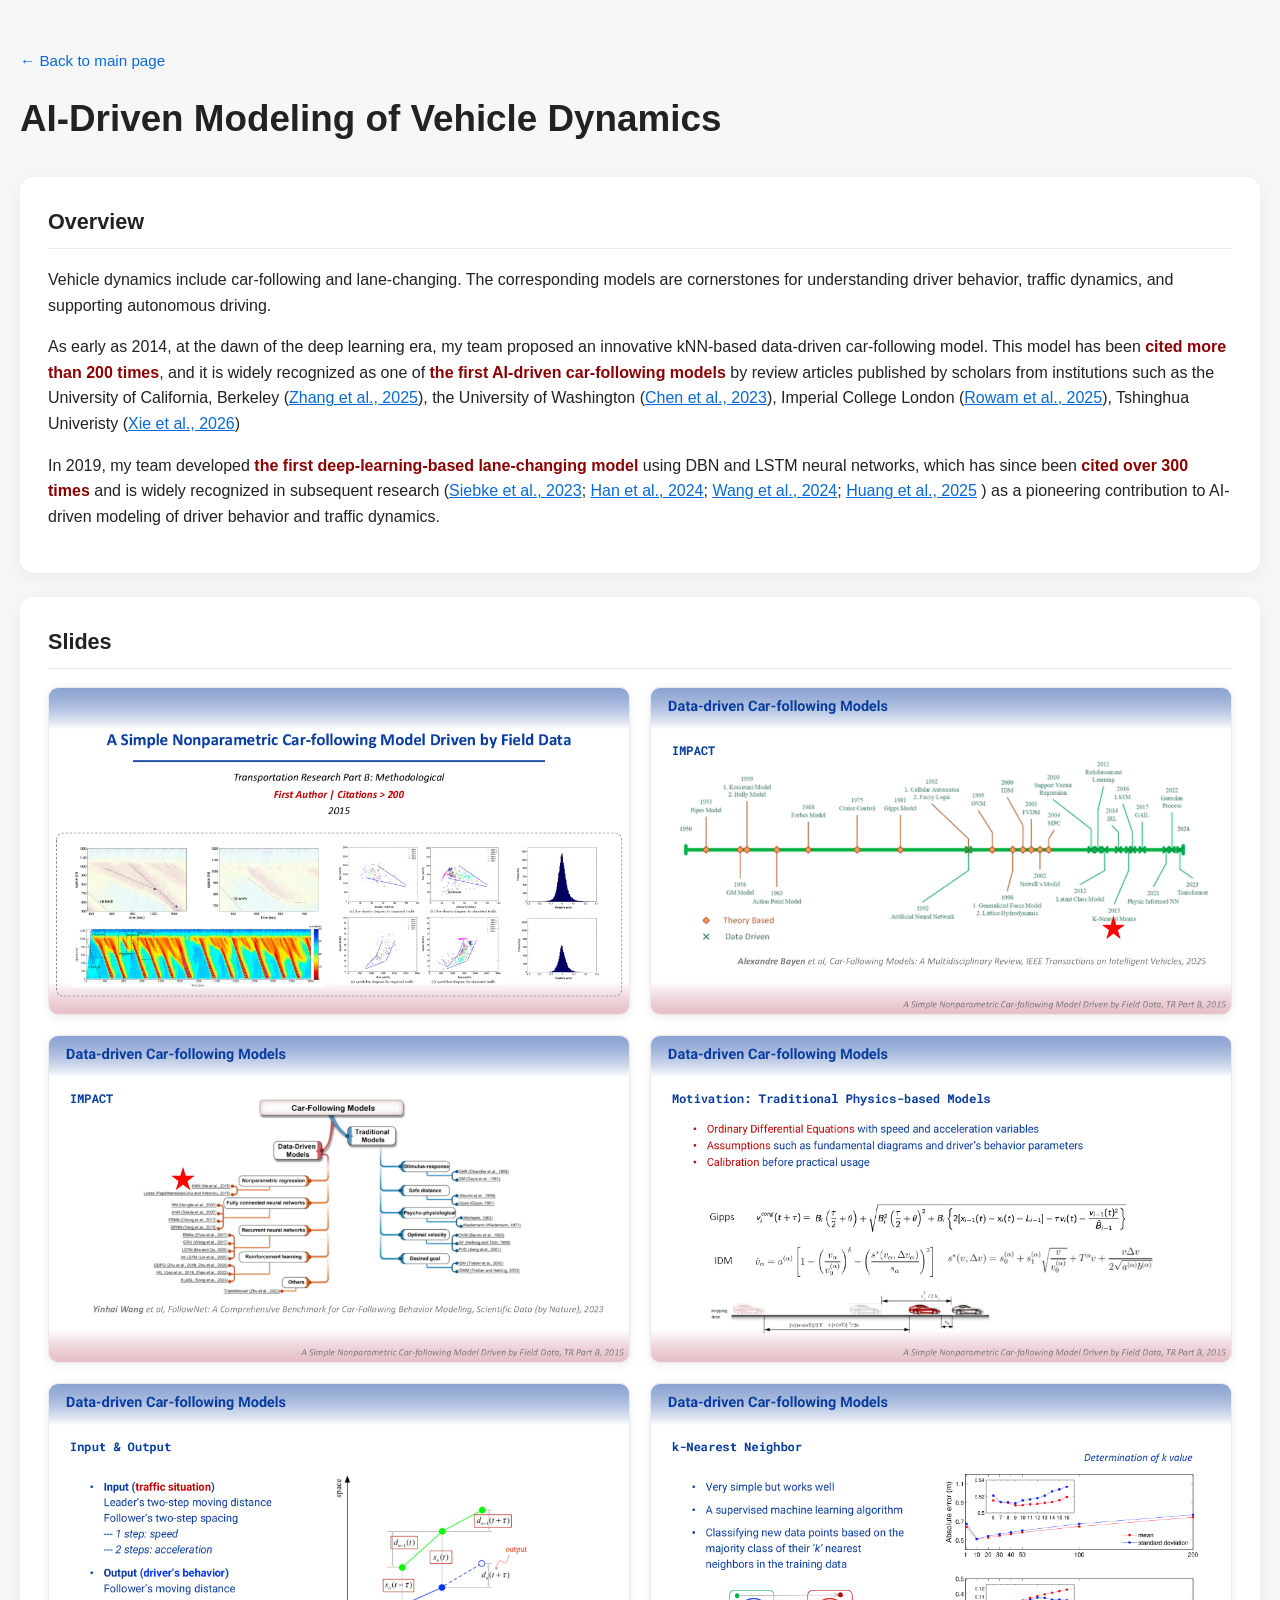
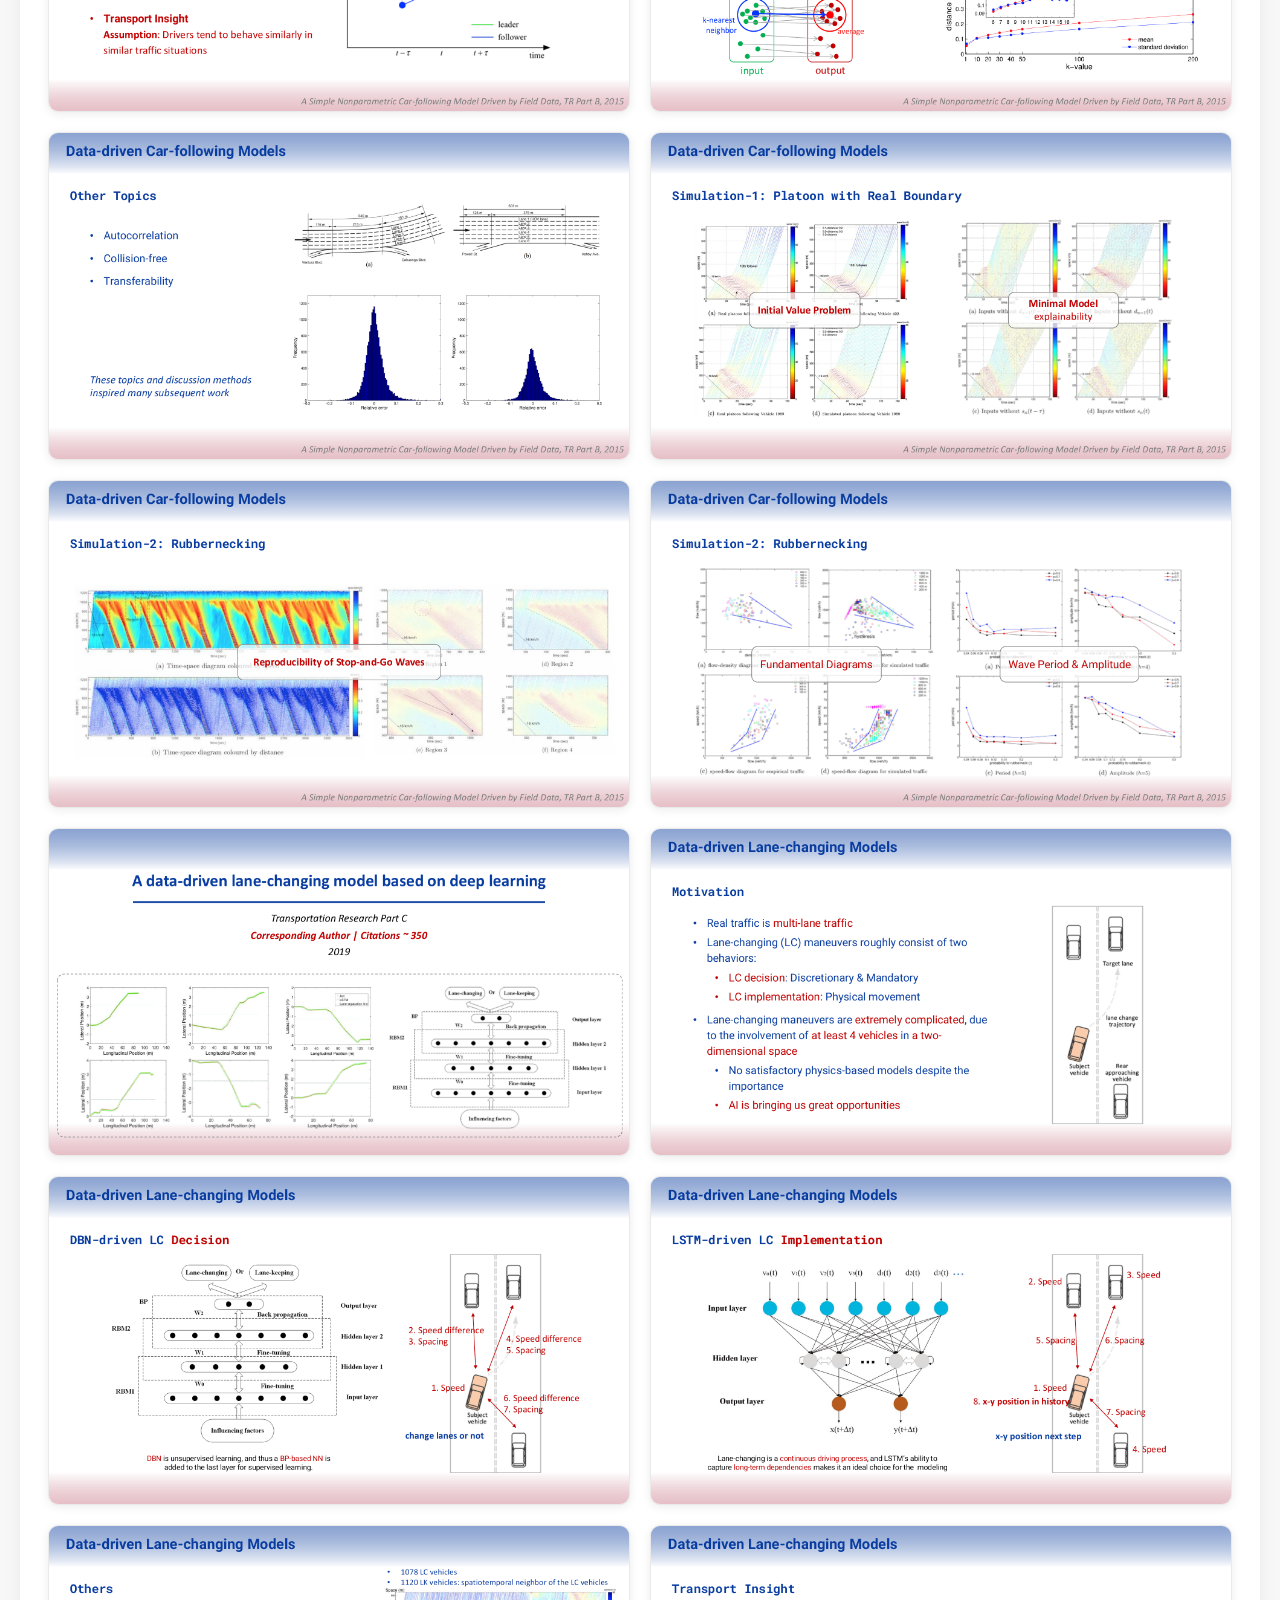
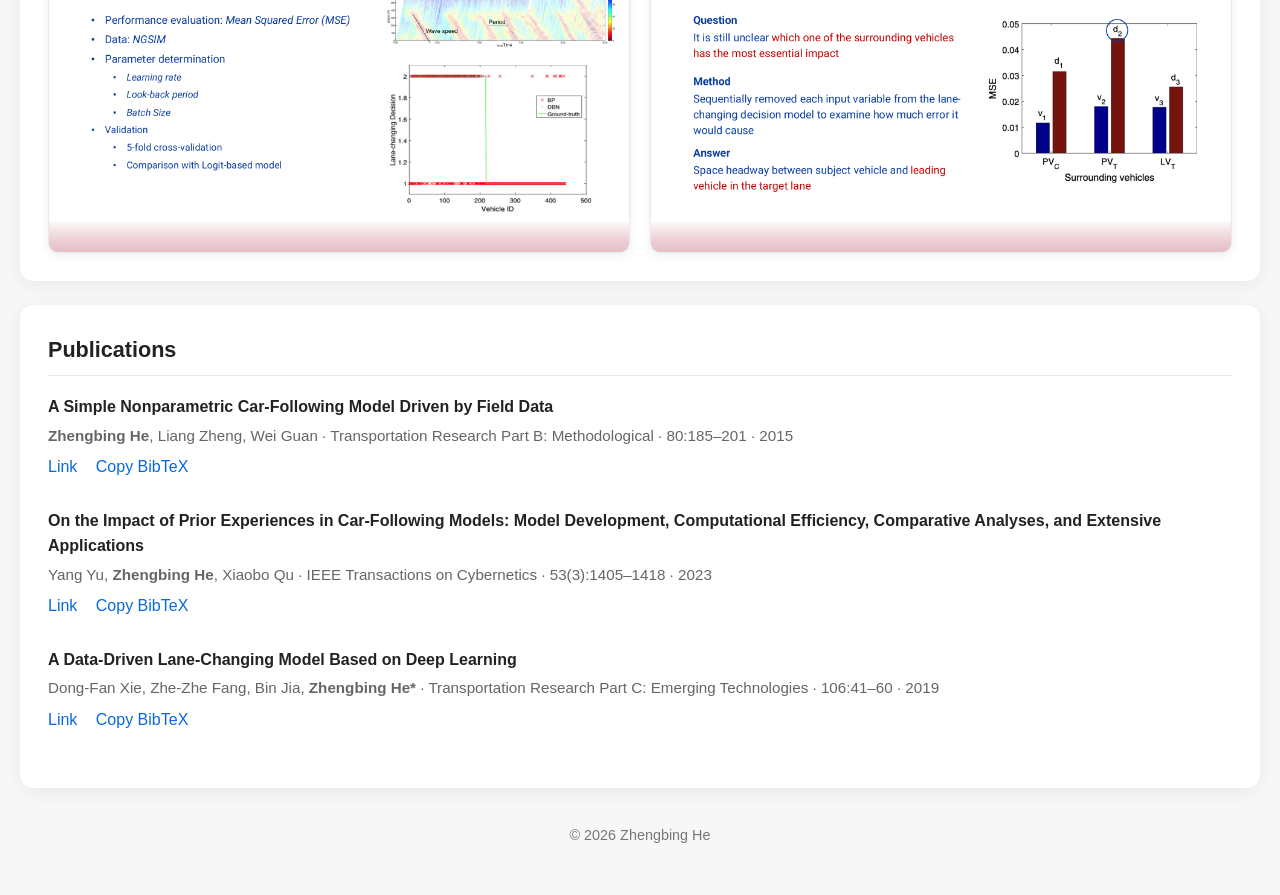
==== commit 0e904c29: "Make project pages self-contained" ====
--- a/1/index.html
+++ b/1/index.html
@@ -7,174 +7,51 @@
   <title>AI-Driven Modeling of Vehicle Dynamics | Zhengbing He</title>
   <meta
     name="description"
-    content="Project page for my pioneer work on AI-driven modeling of vehicle dynamics, including an overview, visual results, animations, and related publications."
+    content="Project page for Zhengbing He's pioneering work on AI-driven vehicle dynamics modeling, including data-driven car-following and deep-learning-based lane-changing models for driver behavior and traffic dynamics."
   />
 
   <style>
-    :root {
-      --text: #222;
-      --muted: #666;
-      --background: #f7f7f7;
-      --card: #ffffff;
-      --border: #eaeaea;
-      --link: #0969da;
-      --shadow: 0 4px 18px rgba(0, 0, 0, 0.06);
-    }
-
-    * {
-      box-sizing: border-box;
-    }
-
-    body {
-      margin: 0;
-      font-family: -apple-system, BlinkMacSystemFont, "Segoe UI", Arial, sans-serif;
-      line-height: 1.6;
-      color: var(--text);
-      background: var(--background);
-    }
-
-    .container {
-      max-width: 1440px;
-      margin: 0 auto;
-      padding: 48px 20px;
-    }
-
-    header {
-      margin-bottom: 36px;
-    }
-
-    .back-link {
-      display: inline-block;
-      margin-bottom: 24px;
-      color: var(--link);
-      text-decoration: none;
-      font-size: 0.95rem;
-    }
-
-    .back-link:hover {
-      text-decoration: underline;
-    }
-
-    h1 {
-      font-size: 2.3rem;
-      line-height: 1.2;
-      margin: 0;
-    }
-
-    section {
-      background: var(--card);
-      padding: 28px;
-      margin-bottom: 24px;
-      border-radius: 14px;
-      box-shadow: var(--shadow);
-    }
-
-    h2 {
-      margin-top: 0;
-      font-size: 1.35rem;
-      border-bottom: 1px solid var(--border);
-      padding-bottom: 8px;
-    }
-
-    p {
-      margin-top: 0;
-    }
-
-    .emphasis {
-      color: #8b0000;
-    }
-
-    .citation-link {
-      color: #5aa9e6;
-    }
-
-    .media-grid {
-      display: grid;
-      grid-template-columns: repeat(2, minmax(0, 1fr));
-      gap: 20px;
-    }
-
-    figure {
-      margin: 0;
-    }
-
-    .media-grid img {
-      width: 100%;
-      border-radius: 10px;
-      border: 1px solid var(--border);
-      background: #fff;
-      display: block;
-      box-shadow: 0 2px 10px rgba(0, 0, 0, 0.08);
-    }
-
-    figcaption {
-      margin-top: 8px;
-      color: var(--muted);
-      font-size: 0.92rem;
-    }
-
-    .paper {
-      margin-bottom: 20px;
-    }
-
-    .paper:last-child {
-      margin-bottom: 0;
-    }
-
-    .paper-title {
-      font-weight: 700;
-      margin-bottom: 4px;
-    }
-
-    .paper-meta {
-      color: var(--muted);
-      font-size: 0.95rem;
-      margin-bottom: 6px;
-    }
-
-    .paper-links a,
-    .paper-links button {
-      display: inline-block;
-      margin-right: 14px;
-      margin-bottom: 8px;
-      color: var(--link);
-      background: none;
-      border: none;
-      padding: 0;
-      font: inherit;
-      font-weight: 500;
-      text-decoration: none;
-      cursor: pointer;
-    }
-
-    .paper-links a:hover,
-    .paper-links button:hover {
-      text-decoration: underline;
-    }
-
-    footer {
-      text-align: center;
-      color: #777;
-      margin-top: 36px;
-      font-size: 0.9rem;
-    }
-
+    * { box-sizing: border-box; }
+    html { -webkit-text-size-adjust: 100%; text-size-adjust: 100%; }
+    body { margin: 0; background: #f7f7f7; color: #222; font-family: -apple-system, BlinkMacSystemFont, "Segoe UI", Arial, sans-serif; line-height: 1.6; }
+    img { max-width: 100%; height: auto; }
+    .container { max-width: 1440px; margin: 0 auto; padding: 48px 20px; }
+    header { margin-bottom: 36px; }
+    h1 { margin: 0; font-size: 2.3rem; line-height: 1.2; }
+    h2 { margin-top: 0; padding-bottom: 8px; border-bottom: 1px solid #eaeaea; font-size: 1.35rem; }
+    p { margin-top: 0; }
+    section { margin-bottom: 24px; padding: 28px; border-radius: 14px; background: #fff; box-shadow: 0 4px 18px rgba(0, 0, 0, 0.06); }
+    footer { margin-top: 36px; color: #777; font-size: 0.9rem; text-align: center; }
+    .back-link, .citation-link, .paper-links a, .paper-links button { color: #0969da; }
+    .back-link { display: inline-block; margin-bottom: 24px; font-size: 0.95rem; text-decoration: none; }
+    .emphasis { color: #8b0000; }
+    .citation-sup { font-size: 0.75em; line-height: 0; }
+    .work-list { margin: 12px 0 0; padding-left: 22px; }
+    .work-list li { margin-bottom: 10px; }
+    .overview-highlight { width: 80%; margin: 20px auto 22px; }
+    .overview-highlight img, .media-grid img { display: block; width: 100%; border: 1px solid #eaeaea; border-radius: 10px; background: #fff; box-shadow: 0 2px 10px rgba(0, 0, 0, 0.08); }
+    .media-grid { display: flex; flex-wrap: wrap; gap: 20px; }
+    .media-grid figure { flex: 1 1 calc(50% - 10px); min-width: 280px; margin: 0; }
+    .featured-paper { display: -webkit-box; display: flex; gap: 24px; align-items: center; min-width: 0; }
+    .featured-paper figure { -webkit-box-flex: 0; flex: 0 0 20%; height: 160px; min-width: 0; margin: 0; overflow: hidden; border: 1px solid #eaeaea; border-radius: 10px; background: #fff; box-shadow: 0 2px 10px rgba(0, 0, 0, 0.08); }
+    .featured-paper img { display: block; width: 100%; height: 100%; object-fit: contain; }
+    .featured-paper-content { -webkit-box-flex: 1; flex: 1 1 auto; min-width: 0; }
+    .paper { min-width: 0; margin-bottom: 20px; }
+    .paper-title { margin-bottom: 4px; font-weight: 700; }
+    .paper-index, .paper-meta { color: #666; }
+    .paper-index { margin-right: 6px; font-weight: 700; }
+    .paper-meta { margin-bottom: 6px; font-size: 0.95rem; }
+    .paper-links a, .paper-links button { -webkit-appearance: none; appearance: none; display: inline-block; margin-right: 14px; margin-bottom: 8px; padding: 0; border: 0; background: none; font: inherit; font-weight: 500; text-decoration: none; cursor: pointer; }
+    .feature-video { display: block; width: 50%; margin: 0 auto; border: 1px solid #eaeaea; border-radius: 10px; background: #000; box-shadow: 0 2px 10px rgba(0, 0, 0, 0.08); }
     @media (max-width: 600px) {
-      .container {
-        padding: 32px 16px;
-      }
-
-      section {
-        padding: 22px;
-      }
-
-      h1 {
-        font-size: 1.9rem;
-      }
-
-      .media-grid {
-        grid-template-columns: 1fr;
-      }
+      .container { padding: 32px 16px; }
+      section { padding: 22px; }
+      h1 { font-size: 1.9rem; }
+      .overview-highlight, .feature-video { width: 100%; }
+      .media-grid { display: block; }
+      .media-grid figure { min-width: 0; margin-bottom: 20px; }
+      .featured-paper { display: block; }
+      .featured-paper figure { width: 100%; height: 180px; margin-bottom: 16px; }
     }
   </style>
 </head>
@@ -203,15 +80,15 @@
         by review articles published by scholars from institutions such as
         the University of California, Berkeley (<a class="citation-link" href="https://ieeexplore.ieee.org/document/10547481">Zhang et al., 2025</a>),
         the University of Washington (<a class="citation-link" href="https://www.nature.com/articles/s41597-023-02718-7">Chen et al., 2023</a>),
-        Imperial College London (<a class="citation-link" href="https://doi.org/10.1016/j.commtr.2025.100164">Rowam et al., 2025</a>),
-        Tshinghua Univeristy (<a class="citation-link" href="https://doi.org/10.1016/j.trc.2026.105840">Xie et al., 2026</a>)
+        Imperial College London (<a class="citation-link" href="https://doi.org/10.1016/j.commtr.2025.100164" target="_blank" rel="noopener noreferrer">Rowam et al., 2025</a>),
+        Tshinghua Univeristy (<a class="citation-link" href="https://doi.org/10.1016/j.trc.2026.105840" target="_blank" rel="noopener noreferrer">Xie et al., 2026</a>)
       </p>
 
       <p>
         In 2019, my team developed <strong class="emphasis">the first deep-learning-based lane-changing model</strong> using DBN
         and LSTM neural networks, which has since been <strong class="emphasis">cited over 300 times</strong> and is widely recognized
         in subsequent research (<a class="citation-link" href="https://ieeexplore.ieee.org/document/9954276">Siebke et al., 2023</a>;
-        <a class="citation-link" href="https://doi.org/10.1016/j.trc.2024.104841">Han et al., 2024</a>;
+        <a class="citation-link" href="https://doi.org/10.1016/j.trc.2024.104841" target="_blank" rel="noopener noreferrer">Han et al., 2024</a>;
         <a class="citation-link" href="https://ieeexplore.ieee.org/document/10321740">Wang et al., 2024</a>;
         <a class="citation-link" href="https://ieeexplore.ieee.org/document/10855350">Huang et al., 2025</a>
         ) as a pioneering contribution to AI-driven modeling of driver behavior
@@ -285,7 +162,7 @@
           <strong>Zhengbing He</strong>, Liang Zheng, Wei Guan · Transportation Research Part B: Methodological · 80:185–201 · 2015
         </div>
         <div class="paper-links">
-          <a href="https://doi.org/10.1016/j.trb.2015.07.010">Link</a>
+          <a href="https://doi.org/10.1016/j.trb.2015.07.010" target="_blank" rel="noopener noreferrer">Link</a>
           <button onclick="copyText(bibtexHe2015)">Copy BibTeX</button>
         </div>
       </div>
@@ -298,7 +175,7 @@
           Yang Yu, <strong>Zhengbing He</strong>, Xiaobo Qu · IEEE Transactions on Cybernetics · 53(3):1405–1418 · 2023
         </div>
         <div class="paper-links">
-          <a href="https://doi.org/10.1109/TCYB.2021.3095154">Link</a>
+          <a href="https://doi.org/10.1109/TCYB.2021.3095154" target="_blank" rel="noopener noreferrer">Link</a>
           <button onclick="copyText(bibtexYu2023)">Copy BibTeX</button>
         </div>
       </div>
@@ -311,7 +188,7 @@
           Dong-Fan Xie, Zhe-Zhe Fang, Bin Jia, <strong>Zhengbing He*</strong> · Transportation Research Part C: Emerging Technologies · 106:41–60 · 2019
         </div>
         <div class="paper-links">
-          <a href="https://doi.org/10.1016/j.trc.2019.07.002">Link</a>
+          <a href="https://doi.org/10.1016/j.trc.2019.07.002" target="_blank" rel="noopener noreferrer">Link</a>
           <button onclick="copyText(bibtexXie2019)">Copy BibTeX</button>
         </div>
       </div>
